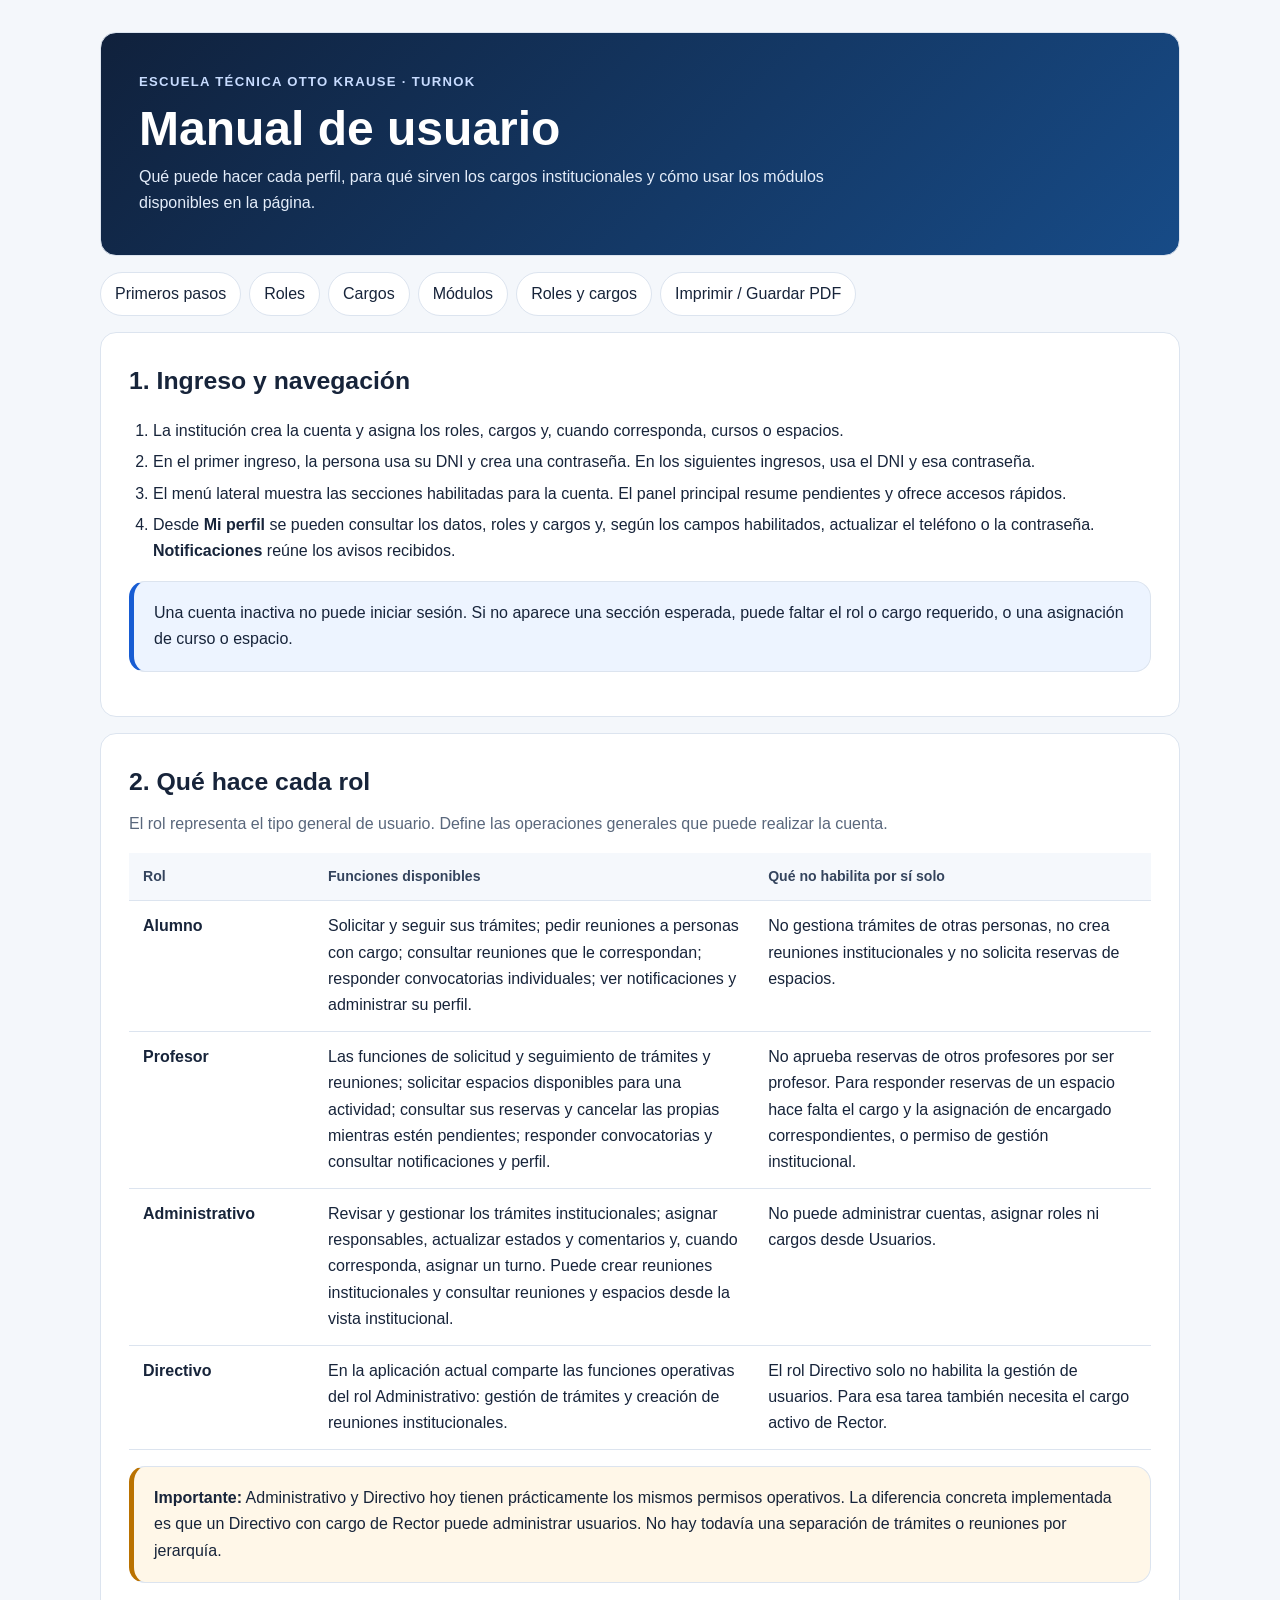
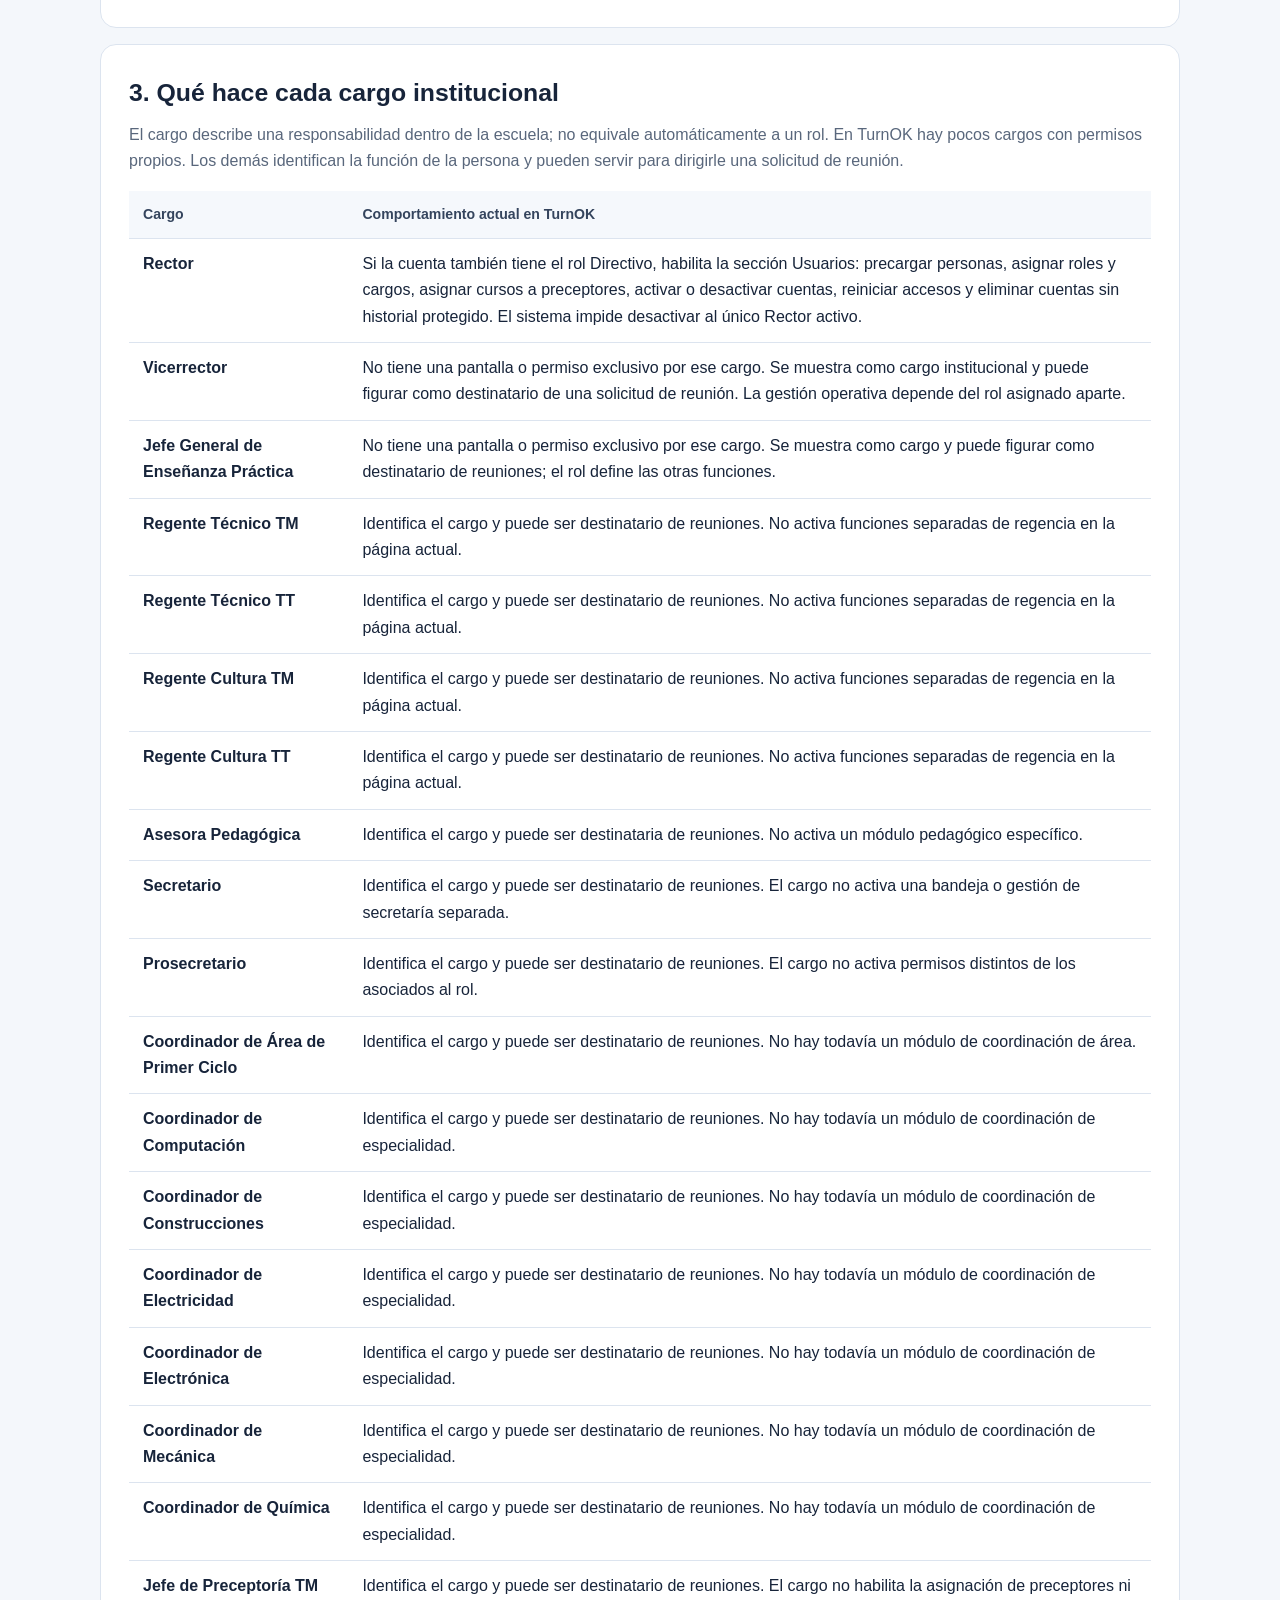
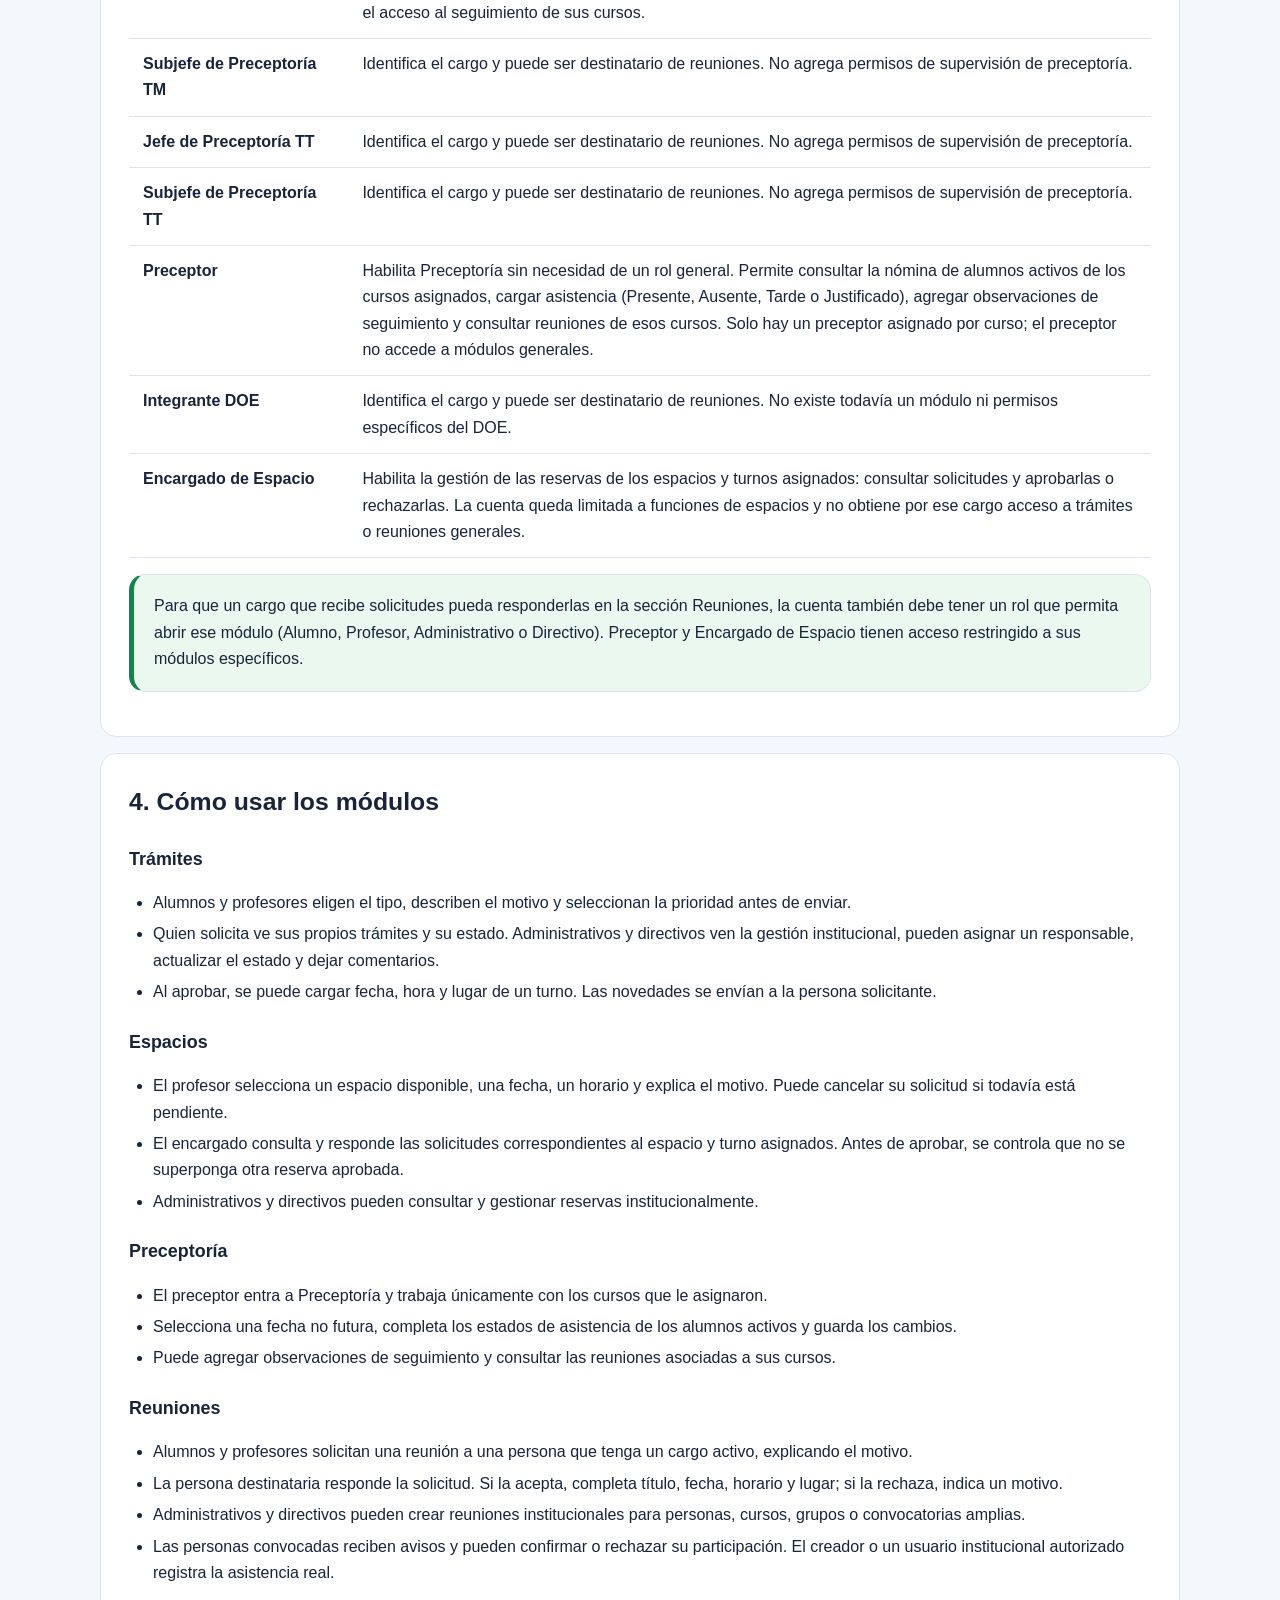
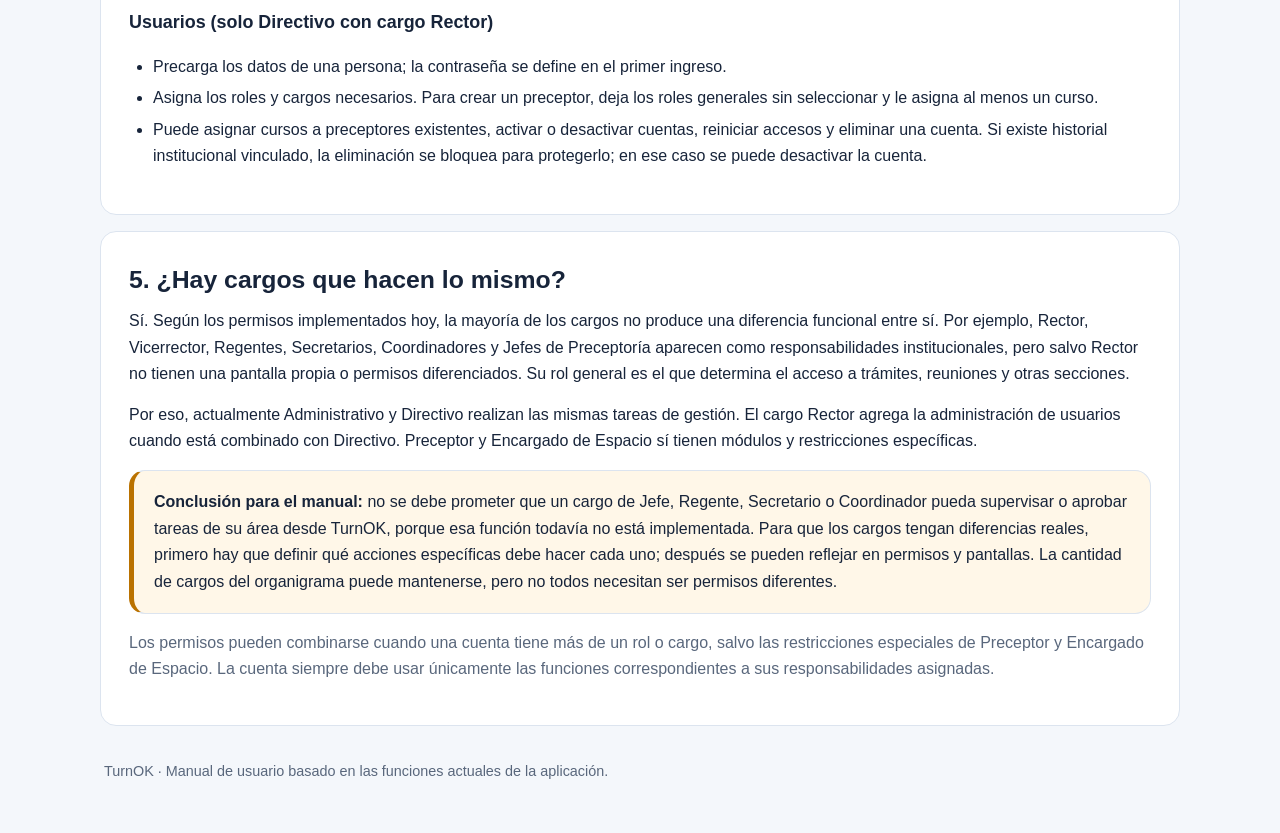
==== MANUAL_USUARIO.html @ d106584e "first commit" ====
<!doctype html>
<html lang="es">
<head>
    <meta charset="utf-8">
    <meta name="viewport" content="width=device-width, initial-scale=1">
    <meta name="theme-color" content="#f4f7fb">
    <title>Manual de usuario · TurnOK</title>
    <style>
        :root {
            color-scheme: light;
            --ink: #17243a;
            --muted: #59677c;
            --line: #dce4ef;
            --blue: #175cd3;
            --pale-blue: #edf4ff;
            --pale-amber: #fff7e8;
            --pale-green: #eaf8f0;
            --page: #f4f7fb;
        }
        * { box-sizing: border-box; }
        body { margin: 0; background: var(--page); color: var(--ink); font: 16px/1.65 "Segoe UI", Arial, sans-serif; }
        .page { width: min(1080px, calc(100% - 32px)); margin: 32px auto; }
        .hero, section, .callout { background: #fff; border: 1px solid var(--line); border-radius: 16px; }
        .hero { padding: 38px; background: linear-gradient(135deg, #10213c, #174b87); color: #fff; }
        .eyebrow { margin: 0 0 8px; color: #c8dcff; font-size: .82rem; font-weight: 700; letter-spacing: .1em; text-transform: uppercase; }
        h1 { margin: 0; font-size: clamp(2rem, 5vw, 3rem); line-height: 1.15; }
        .hero > p:last-child { max-width: 760px; margin-bottom: 0; color: #e4edfa; }
        nav { display: flex; flex-wrap: wrap; gap: 8px; margin: 16px 0; }
        nav a, nav button { border: 1px solid var(--line); border-radius: 999px; background: #fff; color: var(--ink); padding: 8px 14px; font: inherit; text-decoration: none; cursor: pointer; }
        nav a:hover, nav button:hover { color: var(--blue); border-color: var(--blue); }
        section { margin: 16px 0; padding: 28px; }
        h2 { margin: 0 0 8px; font-size: 1.55rem; }
        h3 { margin: 22px 0 8px; font-size: 1.12rem; }
        p { margin: 8px 0 14px; }
        .intro, .muted { color: var(--muted); }
        .callout { margin: 16px 0; padding: 18px 20px; border-left: 5px solid var(--blue); background: var(--pale-blue); }
        .callout.amber { border-left-color: #ba7200; background: var(--pale-amber); }
        .callout.green { border-left-color: #16834a; background: var(--pale-green); }
        .table-wrap { overflow-x: auto; margin: 16px 0; }
        table { width: 100%; border-collapse: collapse; }
        th, td { padding: 12px 14px; border-bottom: 1px solid var(--line); text-align: left; vertical-align: top; }
        th { background: #f5f8fc; color: #34445d; font-size: .88rem; }
        td:first-child { min-width: 185px; font-weight: 700; }
        ul, ol { padding-left: 24px; }
        li { margin: 5px 0; }
        .tag { display: inline-block; margin: 2px 4px 2px 0; padding: 2px 9px; border-radius: 999px; background: #edf4ff; color: #174b87; font-size: .86rem; font-weight: 650; }
        footer { padding: 18px 4px; color: var(--muted); font-size: .9rem; }
        @media (max-width: 640px) {
            .page { width: min(100% - 20px, 1080px); margin: 10px auto; }
            .hero, section { padding: 22px 18px; border-radius: 12px; }
            th, td { padding: 10px; }
        }
        @media print {
            body { background: #fff; font-size: 11pt; }
            .page { width: 100%; margin: 0; }
            .hero, section, .callout { break-inside: avoid; box-shadow: none; }
            nav { display: none; }
            a { color: inherit; }
        }
    </style>
</head>
<body>
<main class="page">
    <header class="hero">
        <p class="eyebrow">Escuela Técnica Otto Krause · TurnOK</p>
        <h1>Manual de usuario</h1>
        <p>Qué puede hacer cada perfil, para qué sirven los cargos institucionales y cómo usar los módulos disponibles en la página.</p>
    </header>

    <nav aria-label="Índice del manual">
        <a href="#primeros-pasos">Primeros pasos</a>
        <a href="#roles">Roles</a>
        <a href="#cargos">Cargos</a>
        <a href="#modulos">Módulos</a>
        <a href="#diferencias">Roles y cargos</a>
        <button type="button" onclick="window.print()">Imprimir / Guardar PDF</button>
    </nav>

    <section id="primeros-pasos">
        <h2>1. Ingreso y navegación</h2>
        <ol>
            <li>La institución crea la cuenta y asigna los roles, cargos y, cuando corresponda, cursos o espacios.</li>
            <li>En el primer ingreso, la persona usa su DNI y crea una contraseña. En los siguientes ingresos, usa el DNI y esa contraseña.</li>
            <li>El menú lateral muestra las secciones habilitadas para la cuenta. El panel principal resume pendientes y ofrece accesos rápidos.</li>
            <li>Desde <strong>Mi perfil</strong> se pueden consultar los datos, roles y cargos y, según los campos habilitados, actualizar el teléfono o la contraseña. <strong>Notificaciones</strong> reúne los avisos recibidos.</li>
        </ol>
        <div class="callout">
            Una cuenta inactiva no puede iniciar sesión. Si no aparece una sección esperada, puede faltar el rol o cargo requerido, o una asignación de curso o espacio.
        </div>
    </section>

    <section id="roles">
        <h2>2. Qué hace cada rol</h2>
        <p class="intro">El rol representa el tipo general de usuario. Define las operaciones generales que puede realizar la cuenta.</p>
        <div class="table-wrap">
            <table>
                <thead><tr><th>Rol</th><th>Funciones disponibles</th><th>Qué no habilita por sí solo</th></tr></thead>
                <tbody>
                    <tr>
                        <td>Alumno</td>
                        <td>Solicitar y seguir sus trámites; pedir reuniones a personas con cargo; consultar reuniones que le correspondan; responder convocatorias individuales; ver notificaciones y administrar su perfil.</td>
                        <td>No gestiona trámites de otras personas, no crea reuniones institucionales y no solicita reservas de espacios.</td>
                    </tr>
                    <tr>
                        <td>Profesor</td>
                        <td>Las funciones de solicitud y seguimiento de trámites y reuniones; solicitar espacios disponibles para una actividad; consultar sus reservas y cancelar las propias mientras estén pendientes; responder convocatorias y consultar notificaciones y perfil.</td>
                        <td>No aprueba reservas de otros profesores por ser profesor. Para responder reservas de un espacio hace falta el cargo y la asignación de encargado correspondientes, o permiso de gestión institucional.</td>
                    </tr>
                    <tr>
                        <td>Administrativo</td>
                        <td>Revisar y gestionar los trámites institucionales; asignar responsables, actualizar estados y comentarios y, cuando corresponda, asignar un turno. Puede crear reuniones institucionales y consultar reuniones y espacios desde la vista institucional.</td>
                        <td>No puede administrar cuentas, asignar roles ni cargos desde Usuarios.</td>
                    </tr>
                    <tr>
                        <td>Directivo</td>
                        <td>En la aplicación actual comparte las funciones operativas del rol Administrativo: gestión de trámites y creación de reuniones institucionales.</td>
                        <td>El rol Directivo solo no habilita la gestión de usuarios. Para esa tarea también necesita el cargo activo de Rector.</td>
                    </tr>
                </tbody>
            </table>
        </div>
        <div class="callout amber">
            <strong>Importante:</strong> Administrativo y Directivo hoy tienen prácticamente los mismos permisos operativos. La diferencia concreta implementada es que un Directivo con cargo de Rector puede administrar usuarios. No hay todavía una separación de trámites o reuniones por jerarquía.
        </div>
    </section>

    <section id="cargos">
        <h2>3. Qué hace cada cargo institucional</h2>
        <p class="intro">El cargo describe una responsabilidad dentro de la escuela; no equivale automáticamente a un rol. En TurnOK hay pocos cargos con permisos propios. Los demás identifican la función de la persona y pueden servir para dirigirle una solicitud de reunión.</p>
        <div class="table-wrap">
            <table>
                <thead><tr><th>Cargo</th><th>Comportamiento actual en TurnOK</th></tr></thead>
                <tbody>
                    <tr><td>Rector</td><td>Si la cuenta también tiene el rol Directivo, habilita la sección Usuarios: precargar personas, asignar roles y cargos, asignar cursos a preceptores, activar o desactivar cuentas, reiniciar accesos y eliminar cuentas sin historial protegido. El sistema impide desactivar al único Rector activo.</td></tr>
                    <tr><td>Vicerrector</td><td>No tiene una pantalla o permiso exclusivo por ese cargo. Se muestra como cargo institucional y puede figurar como destinatario de una solicitud de reunión. La gestión operativa depende del rol asignado aparte.</td></tr>
                    <tr><td>Jefe General de Enseñanza Práctica</td><td>No tiene una pantalla o permiso exclusivo por ese cargo. Se muestra como cargo y puede figurar como destinatario de reuniones; el rol define las otras funciones.</td></tr>
                    <tr><td>Regente Técnico TM</td><td>Identifica el cargo y puede ser destinatario de reuniones. No activa funciones separadas de regencia en la página actual.</td></tr>
                    <tr><td>Regente Técnico TT</td><td>Identifica el cargo y puede ser destinatario de reuniones. No activa funciones separadas de regencia en la página actual.</td></tr>
                    <tr><td>Regente Cultura TM</td><td>Identifica el cargo y puede ser destinatario de reuniones. No activa funciones separadas de regencia en la página actual.</td></tr>
                    <tr><td>Regente Cultura TT</td><td>Identifica el cargo y puede ser destinatario de reuniones. No activa funciones separadas de regencia en la página actual.</td></tr>
                    <tr><td>Asesora Pedagógica</td><td>Identifica el cargo y puede ser destinataria de reuniones. No activa un módulo pedagógico específico.</td></tr>
                    <tr><td>Secretario</td><td>Identifica el cargo y puede ser destinatario de reuniones. El cargo no activa una bandeja o gestión de secretaría separada.</td></tr>
                    <tr><td>Prosecretario</td><td>Identifica el cargo y puede ser destinatario de reuniones. El cargo no activa permisos distintos de los asociados al rol.</td></tr>
                    <tr><td>Coordinador de Área de Primer Ciclo</td><td>Identifica el cargo y puede ser destinatario de reuniones. No hay todavía un módulo de coordinación de área.</td></tr>
                    <tr><td>Coordinador de Computación</td><td>Identifica el cargo y puede ser destinatario de reuniones. No hay todavía un módulo de coordinación de especialidad.</td></tr>
                    <tr><td>Coordinador de Construcciones</td><td>Identifica el cargo y puede ser destinatario de reuniones. No hay todavía un módulo de coordinación de especialidad.</td></tr>
                    <tr><td>Coordinador de Electricidad</td><td>Identifica el cargo y puede ser destinatario de reuniones. No hay todavía un módulo de coordinación de especialidad.</td></tr>
                    <tr><td>Coordinador de Electrónica</td><td>Identifica el cargo y puede ser destinatario de reuniones. No hay todavía un módulo de coordinación de especialidad.</td></tr>
                    <tr><td>Coordinador de Mecánica</td><td>Identifica el cargo y puede ser destinatario de reuniones. No hay todavía un módulo de coordinación de especialidad.</td></tr>
                    <tr><td>Coordinador de Química</td><td>Identifica el cargo y puede ser destinatario de reuniones. No hay todavía un módulo de coordinación de especialidad.</td></tr>
                    <tr><td>Jefe de Preceptoría TM</td><td>Identifica el cargo y puede ser destinatario de reuniones. El cargo no habilita la asignación de preceptores ni el acceso al seguimiento de sus cursos.</td></tr>
                    <tr><td>Subjefe de Preceptoría TM</td><td>Identifica el cargo y puede ser destinatario de reuniones. No agrega permisos de supervisión de preceptoría.</td></tr>
                    <tr><td>Jefe de Preceptoría TT</td><td>Identifica el cargo y puede ser destinatario de reuniones. No agrega permisos de supervisión de preceptoría.</td></tr>
                    <tr><td>Subjefe de Preceptoría TT</td><td>Identifica el cargo y puede ser destinatario de reuniones. No agrega permisos de supervisión de preceptoría.</td></tr>
                    <tr><td>Preceptor</td><td>Habilita Preceptoría sin necesidad de un rol general. Permite consultar la nómina de alumnos activos de los cursos asignados, cargar asistencia (Presente, Ausente, Tarde o Justificado), agregar observaciones de seguimiento y consultar reuniones de esos cursos. Solo hay un preceptor asignado por curso; el preceptor no accede a módulos generales.</td></tr>
                    <tr><td>Integrante DOE</td><td>Identifica el cargo y puede ser destinatario de reuniones. No existe todavía un módulo ni permisos específicos del DOE.</td></tr>
                    <tr><td>Encargado de Espacio</td><td>Habilita la gestión de las reservas de los espacios y turnos asignados: consultar solicitudes y aprobarlas o rechazarlas. La cuenta queda limitada a funciones de espacios y no obtiene por ese cargo acceso a trámites o reuniones generales.</td></tr>
                </tbody>
            </table>
        </div>
        <div class="callout green">
            Para que un cargo que recibe solicitudes pueda responderlas en la sección Reuniones, la cuenta también debe tener un rol que permita abrir ese módulo (Alumno, Profesor, Administrativo o Directivo). Preceptor y Encargado de Espacio tienen acceso restringido a sus módulos específicos.
        </div>
    </section>

    <section id="modulos">
        <h2>4. Cómo usar los módulos</h2>
        <h3>Trámites</h3>
        <ul>
            <li>Alumnos y profesores eligen el tipo, describen el motivo y seleccionan la prioridad antes de enviar.</li>
            <li>Quien solicita ve sus propios trámites y su estado. Administrativos y directivos ven la gestión institucional, pueden asignar un responsable, actualizar el estado y dejar comentarios.</li>
            <li>Al aprobar, se puede cargar fecha, hora y lugar de un turno. Las novedades se envían a la persona solicitante.</li>
        </ul>

        <h3>Espacios</h3>
        <ul>
            <li>El profesor selecciona un espacio disponible, una fecha, un horario y explica el motivo. Puede cancelar su solicitud si todavía está pendiente.</li>
            <li>El encargado consulta y responde las solicitudes correspondientes al espacio y turno asignados. Antes de aprobar, se controla que no se superponga otra reserva aprobada.</li>
            <li>Administrativos y directivos pueden consultar y gestionar reservas institucionalmente.</li>
        </ul>

        <h3>Preceptoría</h3>
        <ul>
            <li>El preceptor entra a Preceptoría y trabaja únicamente con los cursos que le asignaron.</li>
            <li>Selecciona una fecha no futura, completa los estados de asistencia de los alumnos activos y guarda los cambios.</li>
            <li>Puede agregar observaciones de seguimiento y consultar las reuniones asociadas a sus cursos.</li>
        </ul>

        <h3>Reuniones</h3>
        <ul>
            <li>Alumnos y profesores solicitan una reunión a una persona que tenga un cargo activo, explicando el motivo.</li>
            <li>La persona destinataria responde la solicitud. Si la acepta, completa título, fecha, horario y lugar; si la rechaza, indica un motivo.</li>
            <li>Administrativos y directivos pueden crear reuniones institucionales para personas, cursos, grupos o convocatorias amplias.</li>
            <li>Las personas convocadas reciben avisos y pueden confirmar o rechazar su participación. El creador o un usuario institucional autorizado registra la asistencia real.</li>
        </ul>

        <h3>Usuarios (solo Directivo con cargo Rector)</h3>
        <ul>
            <li>Precarga los datos de una persona; la contraseña se define en el primer ingreso.</li>
            <li>Asigna los roles y cargos necesarios. Para crear un preceptor, deja los roles generales sin seleccionar y le asigna al menos un curso.</li>
            <li>Puede asignar cursos a preceptores existentes, activar o desactivar cuentas, reiniciar accesos y eliminar una cuenta. Si existe historial institucional vinculado, la eliminación se bloquea para protegerlo; en ese caso se puede desactivar la cuenta.</li>
        </ul>
    </section>

    <section id="diferencias">
        <h2>5. ¿Hay cargos que hacen lo mismo?</h2>
        <p>Sí. Según los permisos implementados hoy, la mayoría de los cargos no produce una diferencia funcional entre sí. Por ejemplo, Rector, Vicerrector, Regentes, Secretarios, Coordinadores y Jefes de Preceptoría aparecen como responsabilidades institucionales, pero salvo Rector no tienen una pantalla propia o permisos diferenciados. Su rol general es el que determina el acceso a trámites, reuniones y otras secciones.</p>
        <p>Por eso, actualmente Administrativo y Directivo realizan las mismas tareas de gestión. El cargo Rector agrega la administración de usuarios cuando está combinado con Directivo. Preceptor y Encargado de Espacio sí tienen módulos y restricciones específicas.</p>
        <div class="callout amber">
            <strong>Conclusión para el manual:</strong> no se debe prometer que un cargo de Jefe, Regente, Secretario o Coordinador pueda supervisar o aprobar tareas de su área desde TurnOK, porque esa función todavía no está implementada. Para que los cargos tengan diferencias reales, primero hay que definir qué acciones específicas debe hacer cada uno; después se pueden reflejar en permisos y pantallas. La cantidad de cargos del organigrama puede mantenerse, pero no todos necesitan ser permisos diferentes.
        </div>
        <p class="muted">Los permisos pueden combinarse cuando una cuenta tiene más de un rol o cargo, salvo las restricciones especiales de Preceptor y Encargado de Espacio. La cuenta siempre debe usar únicamente las funciones correspondientes a sus responsabilidades asignadas.</p>
    </section>

    <footer>TurnOK · Manual de usuario basado en las funciones actuales de la aplicación.</footer>
</main>
</body>
</html>
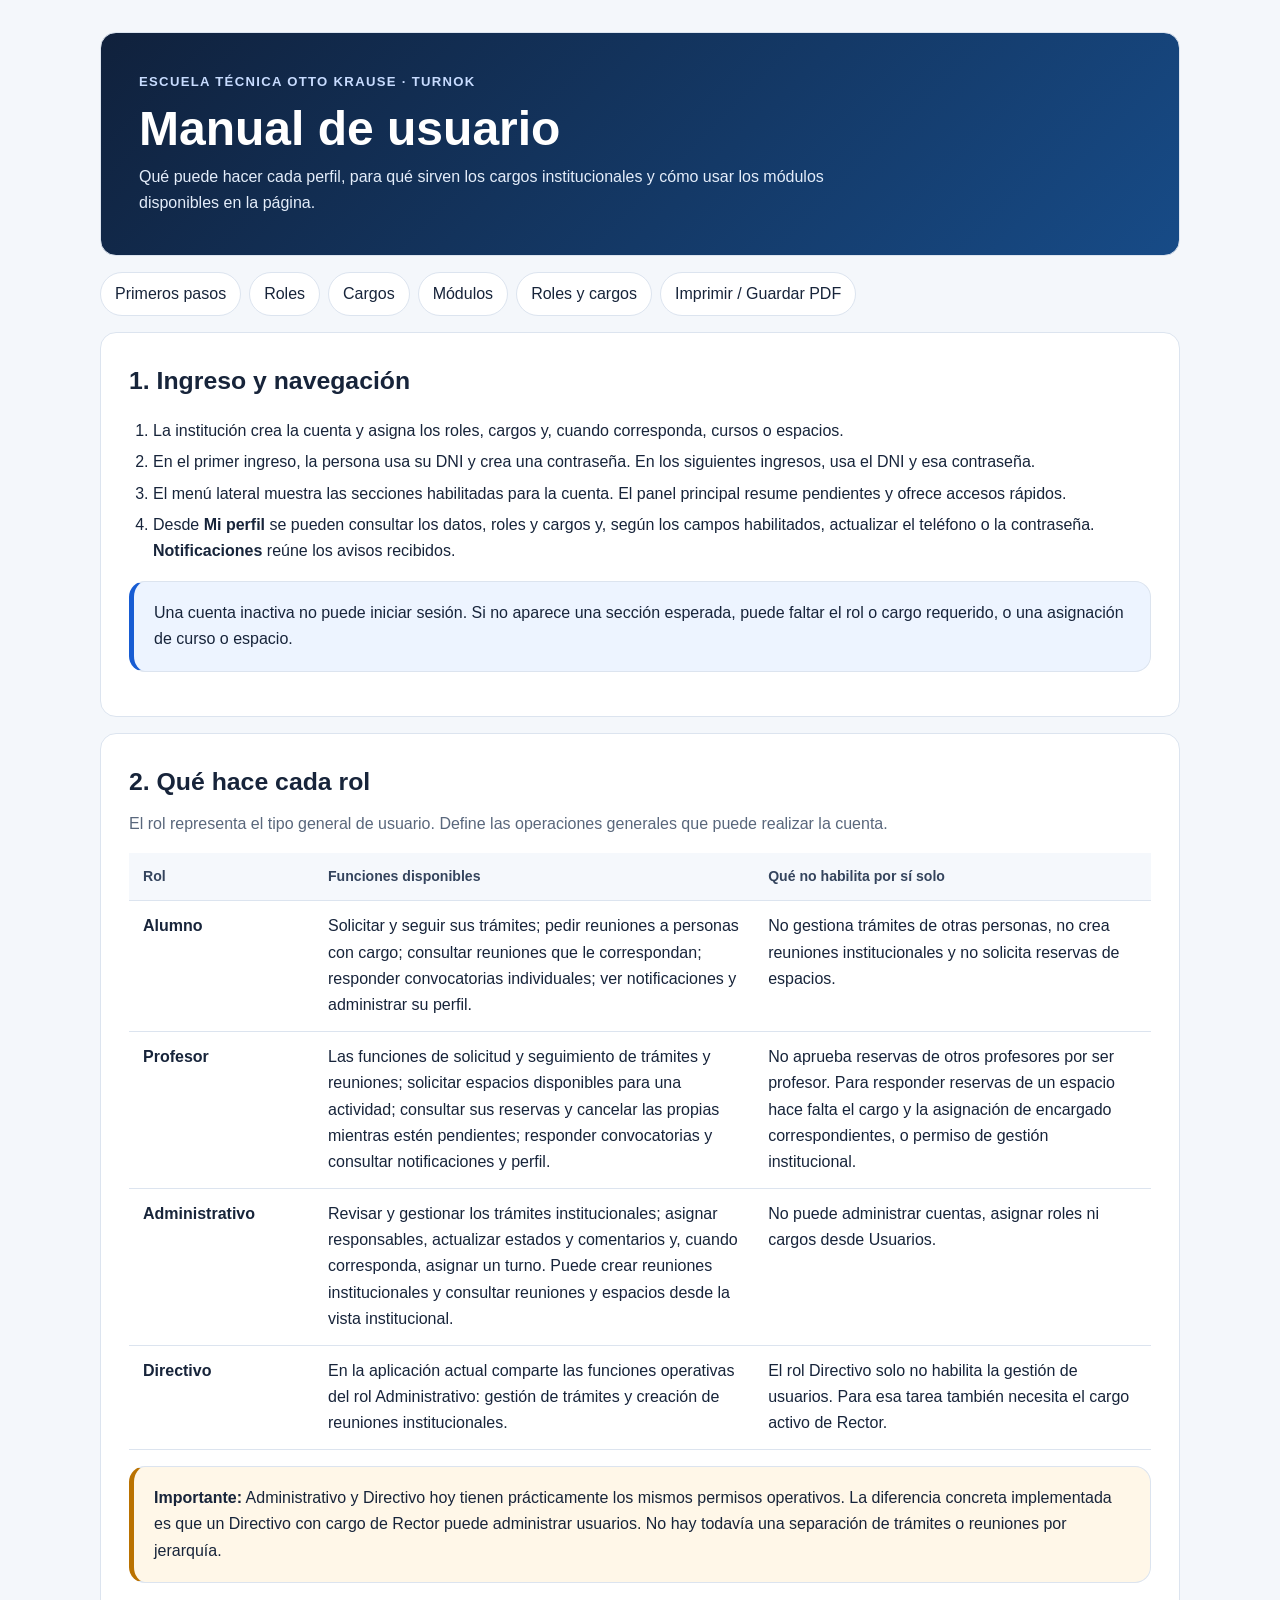
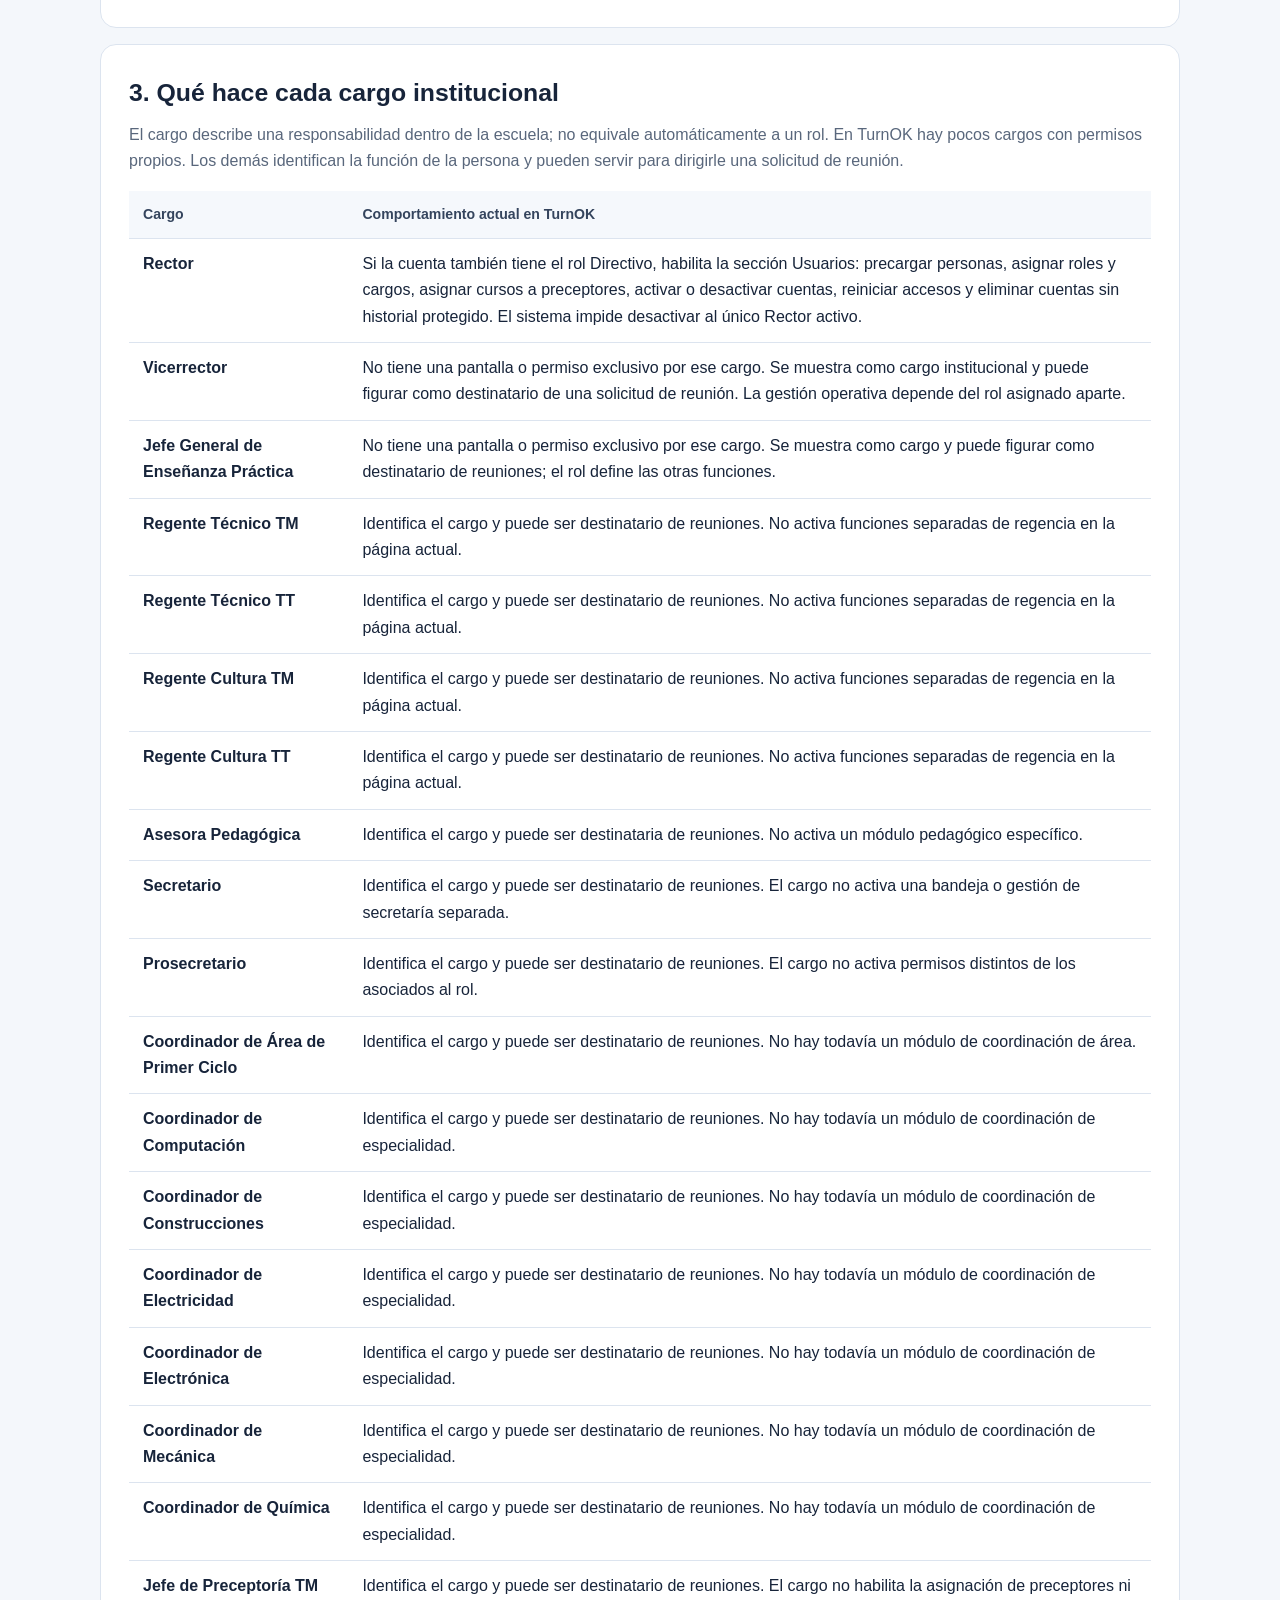
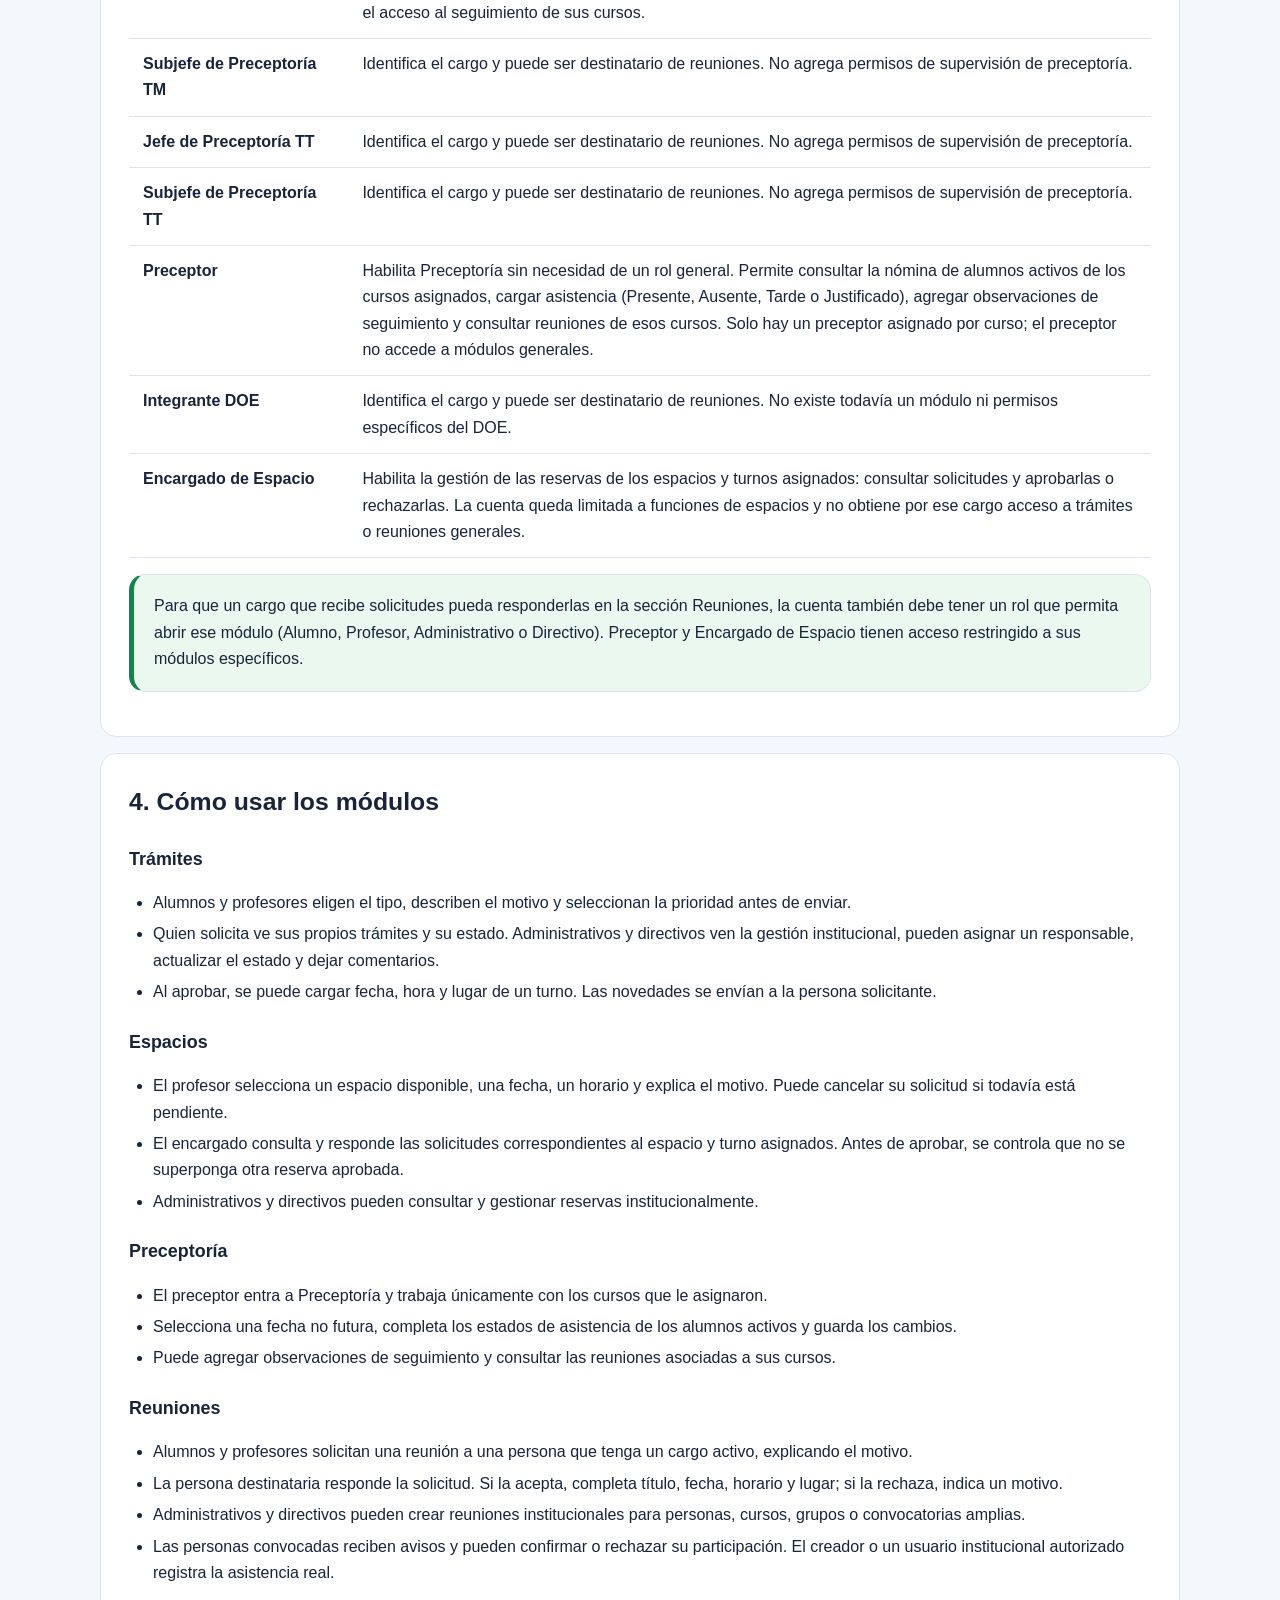
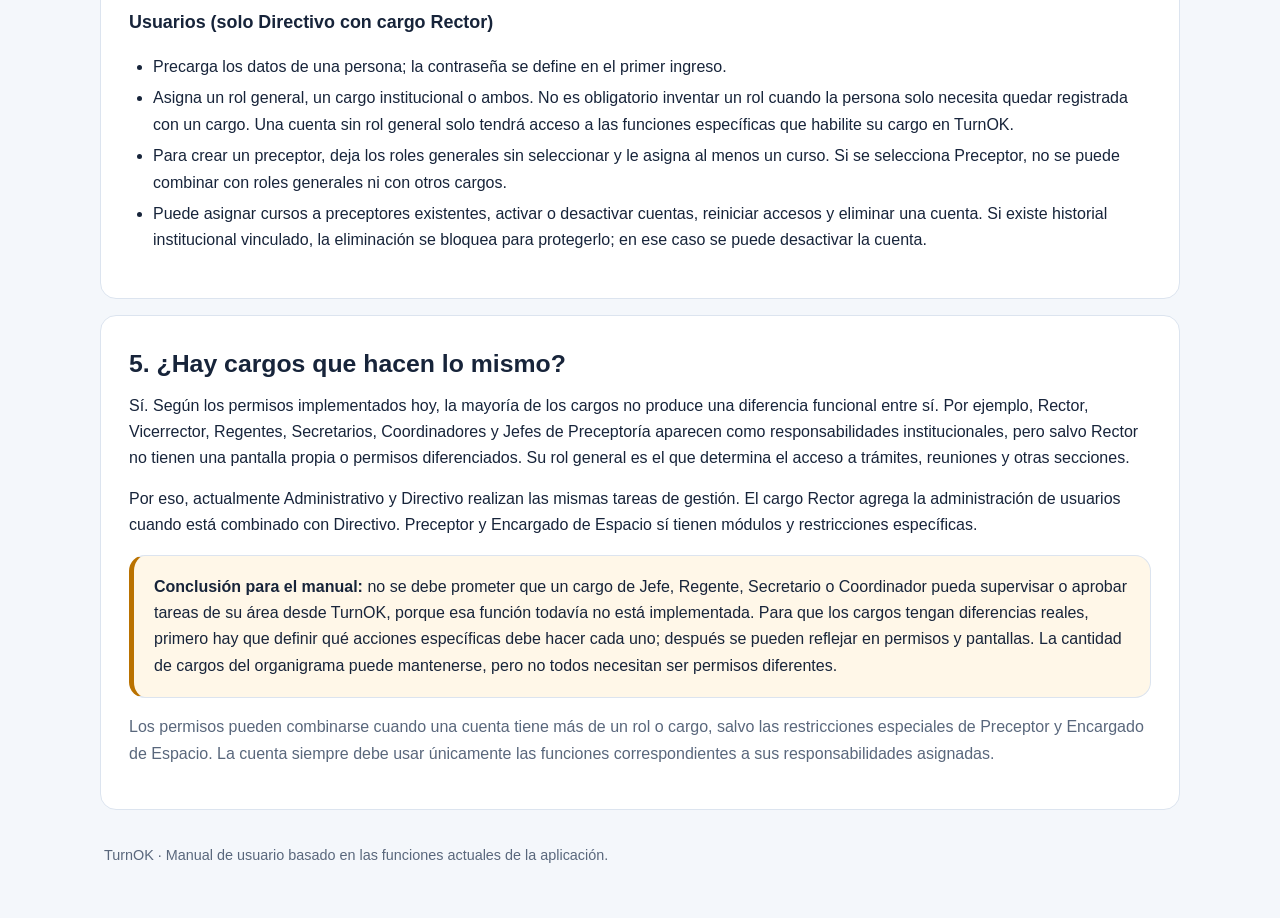
==== commit 3518ee26: "REPOSITORIO 2 turnok" ====
--- a/MANUAL_USUARIO.html
+++ b/MANUAL_USUARIO.html
@@ -197,7 +197,8 @@
         <h3>Usuarios (solo Directivo con cargo Rector)</h3>
         <ul>
             <li>Precarga los datos de una persona; la contraseña se define en el primer ingreso.</li>
-            <li>Asigna los roles y cargos necesarios. Para crear un preceptor, deja los roles generales sin seleccionar y le asigna al menos un curso.</li>
+            <li>Asigna un rol general, un cargo institucional o ambos. No es obligatorio inventar un rol cuando la persona solo necesita quedar registrada con un cargo. Una cuenta sin rol general solo tendrá acceso a las funciones específicas que habilite su cargo en TurnOK.</li>
+            <li>Para crear un preceptor, deja los roles generales sin seleccionar y le asigna al menos un curso. Si se selecciona Preceptor, no se puede combinar con roles generales ni con otros cargos.</li>
             <li>Puede asignar cursos a preceptores existentes, activar o desactivar cuentas, reiniciar accesos y eliminar una cuenta. Si existe historial institucional vinculado, la eliminación se bloquea para protegerlo; en ese caso se puede desactivar la cuenta.</li>
         </ul>
     </section>
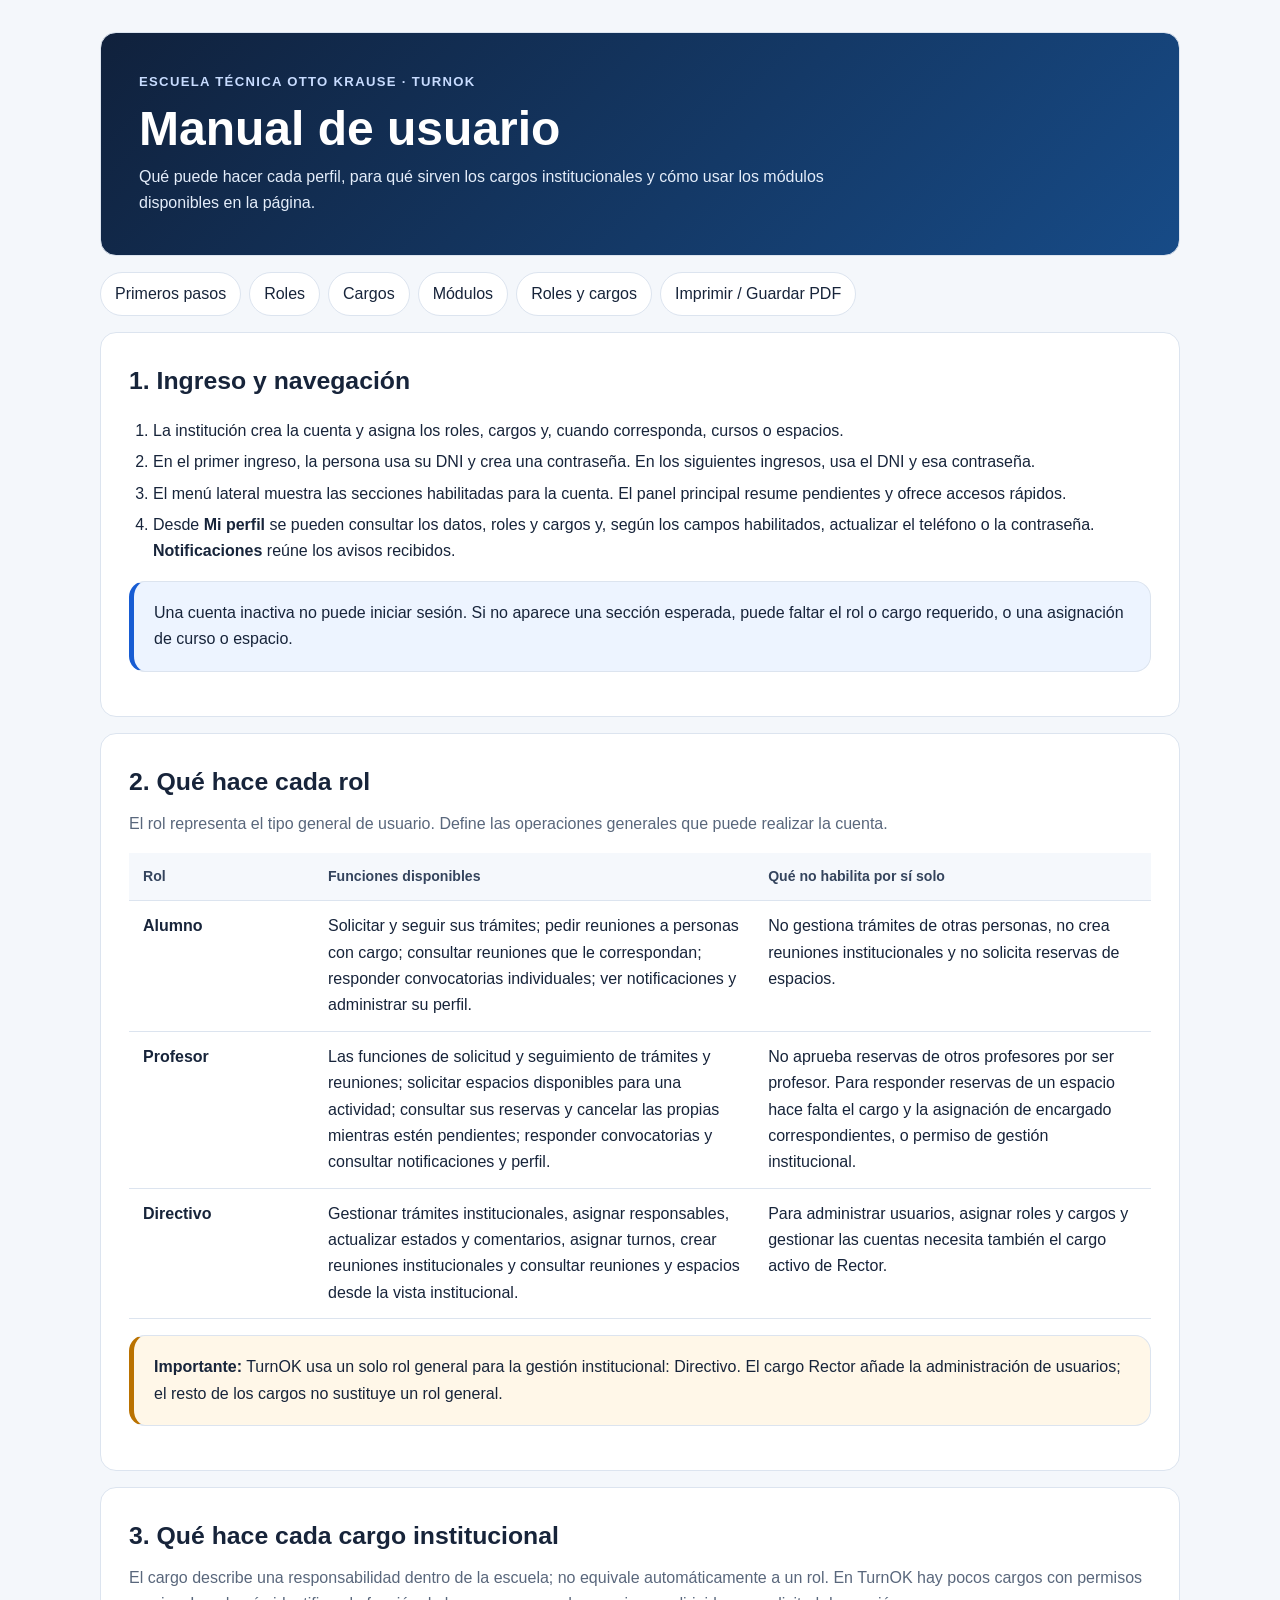
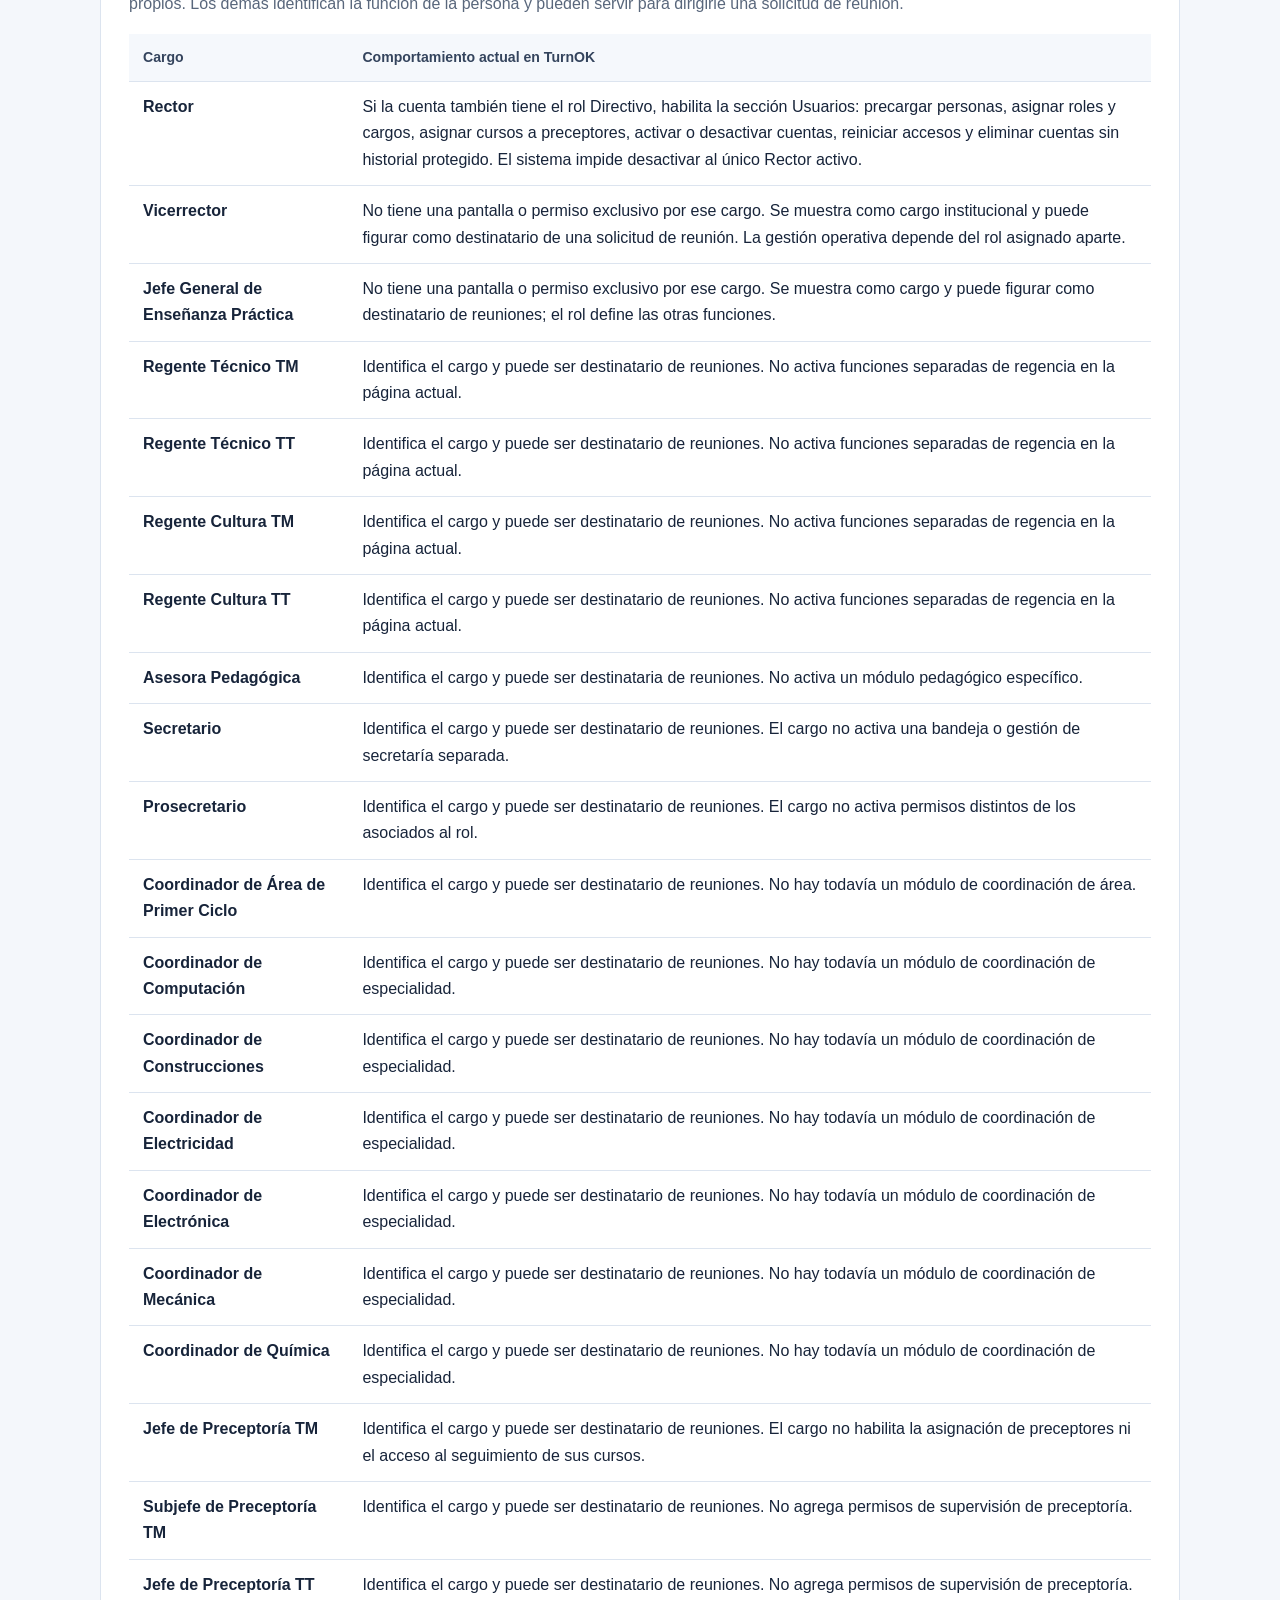
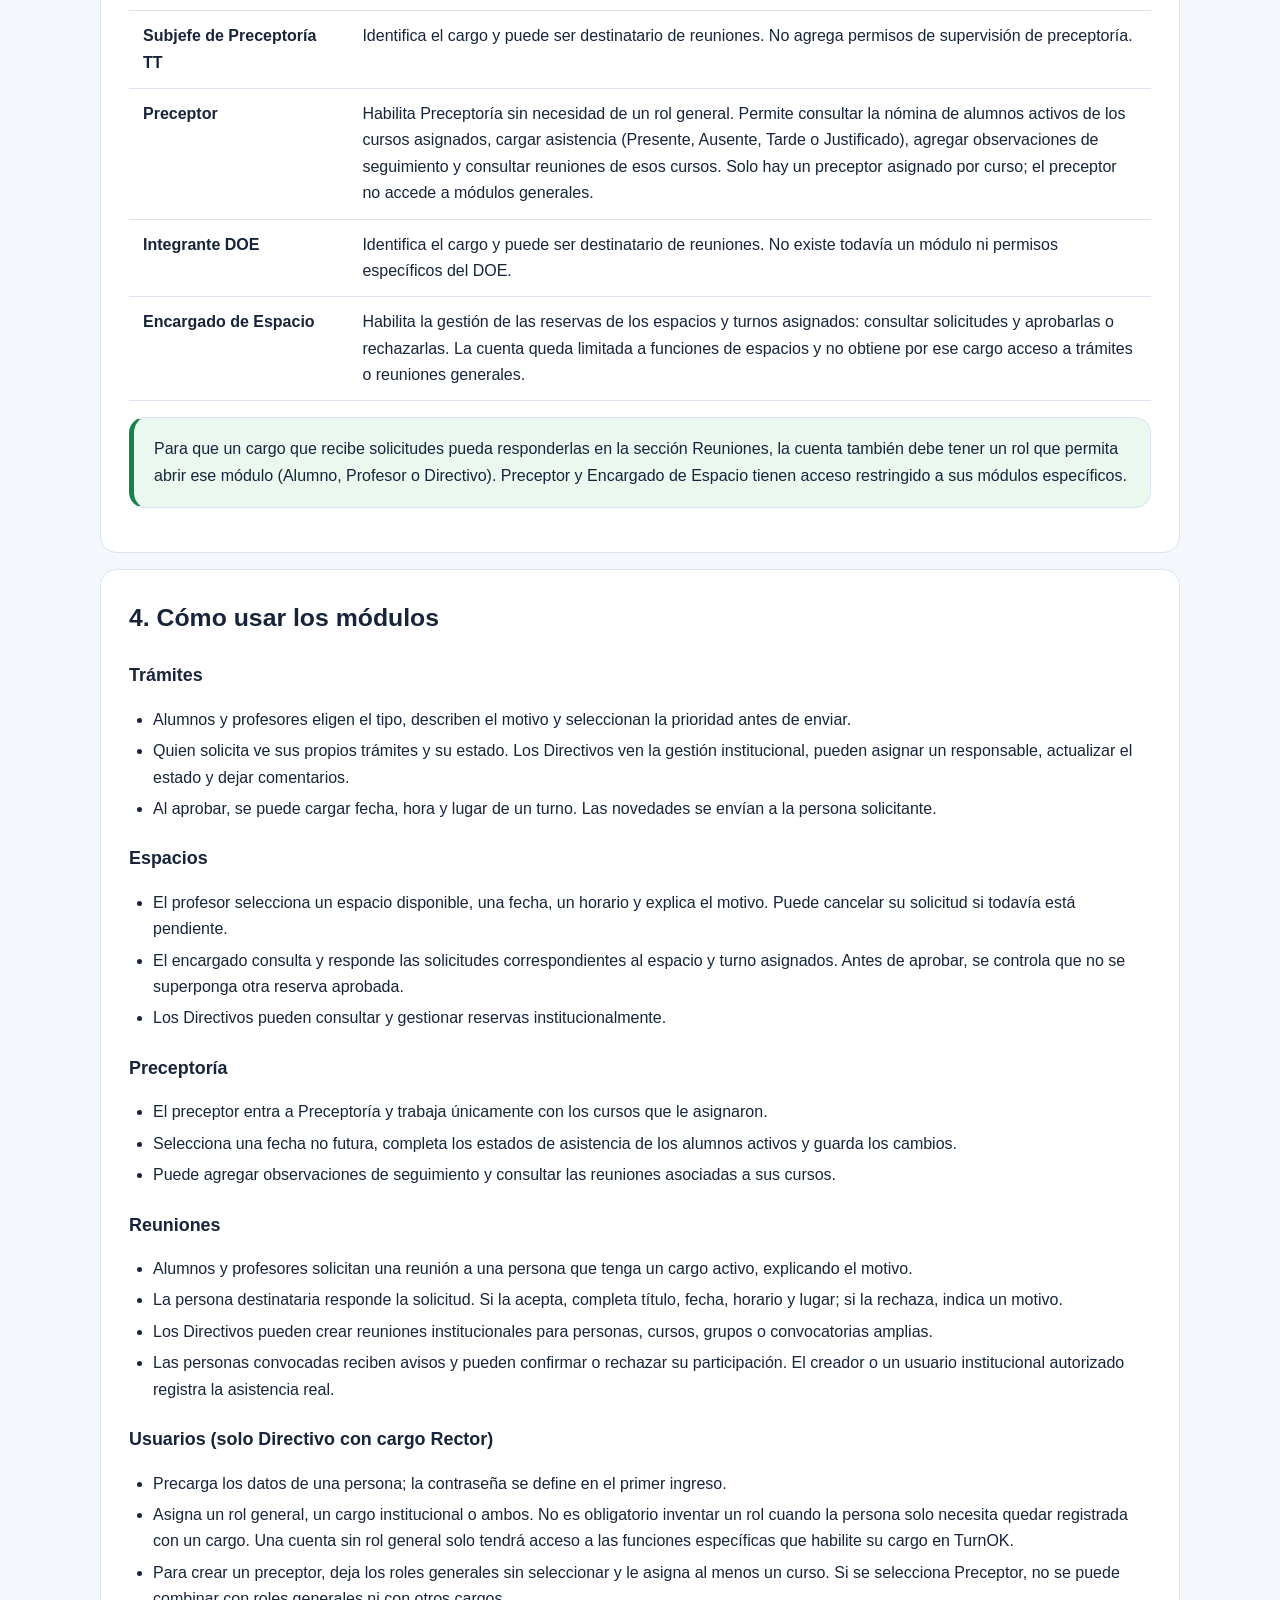
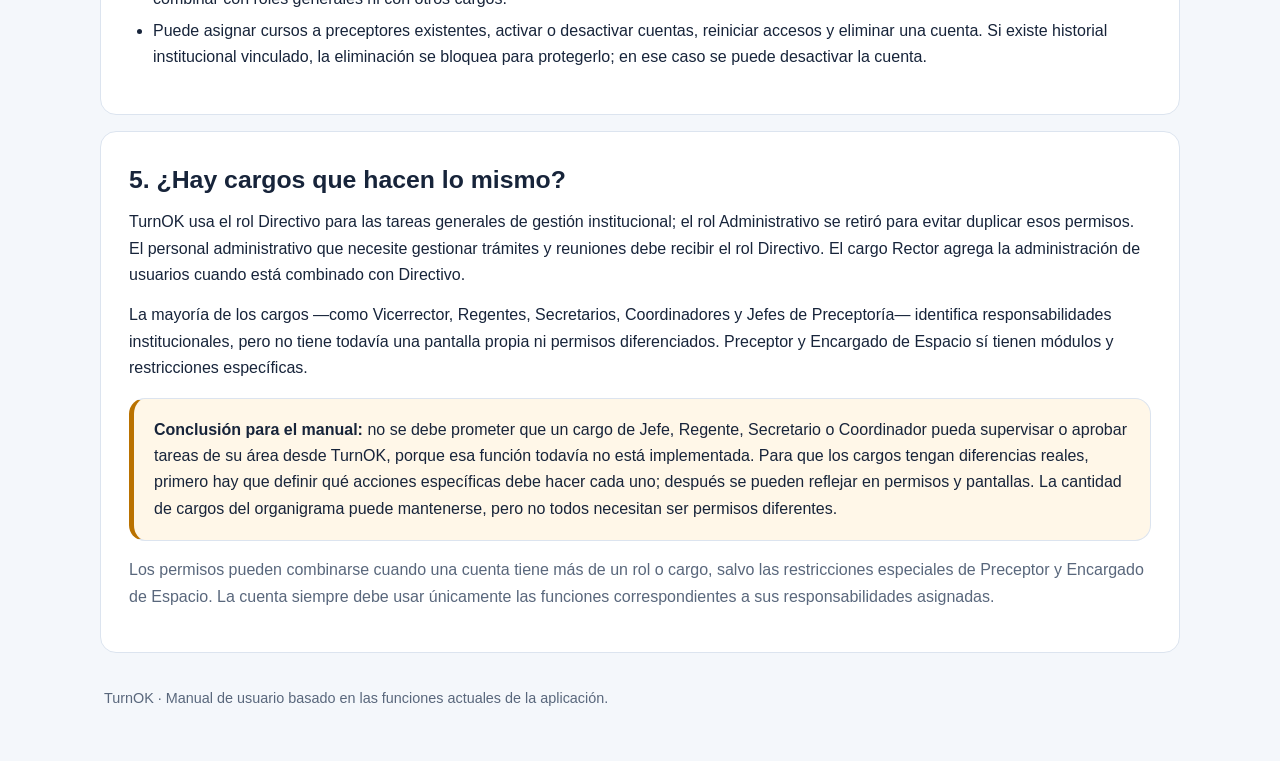
==== commit 1e270fe2: "repositorio 2?" ====
--- a/MANUAL_USUARIO.html
+++ b/MANUAL_USUARIO.html
@@ -107,20 +107,15 @@
                         <td>No aprueba reservas de otros profesores por ser profesor. Para responder reservas de un espacio hace falta el cargo y la asignación de encargado correspondientes, o permiso de gestión institucional.</td>
                     </tr>
                     <tr>
-                        <td>Administrativo</td>
-                        <td>Revisar y gestionar los trámites institucionales; asignar responsables, actualizar estados y comentarios y, cuando corresponda, asignar un turno. Puede crear reuniones institucionales y consultar reuniones y espacios desde la vista institucional.</td>
-                        <td>No puede administrar cuentas, asignar roles ni cargos desde Usuarios.</td>
-                    </tr>
-                    <tr>
                         <td>Directivo</td>
-                        <td>En la aplicación actual comparte las funciones operativas del rol Administrativo: gestión de trámites y creación de reuniones institucionales.</td>
-                        <td>El rol Directivo solo no habilita la gestión de usuarios. Para esa tarea también necesita el cargo activo de Rector.</td>
+                        <td>Gestionar trámites institucionales, asignar responsables, actualizar estados y comentarios, asignar turnos, crear reuniones institucionales y consultar reuniones y espacios desde la vista institucional.</td>
+                        <td>Para administrar usuarios, asignar roles y cargos y gestionar las cuentas necesita también el cargo activo de Rector.</td>
                     </tr>
                 </tbody>
             </table>
         </div>
         <div class="callout amber">
-            <strong>Importante:</strong> Administrativo y Directivo hoy tienen prácticamente los mismos permisos operativos. La diferencia concreta implementada es que un Directivo con cargo de Rector puede administrar usuarios. No hay todavía una separación de trámites o reuniones por jerarquía.
+            <strong>Importante:</strong> TurnOK usa un solo rol general para la gestión institucional: Directivo. El cargo Rector añade la administración de usuarios; el resto de los cargos no sustituye un rol general.
         </div>
     </section>
 
@@ -159,7 +154,7 @@
             </table>
         </div>
         <div class="callout green">
-            Para que un cargo que recibe solicitudes pueda responderlas en la sección Reuniones, la cuenta también debe tener un rol que permita abrir ese módulo (Alumno, Profesor, Administrativo o Directivo). Preceptor y Encargado de Espacio tienen acceso restringido a sus módulos específicos.
+            Para que un cargo que recibe solicitudes pueda responderlas en la sección Reuniones, la cuenta también debe tener un rol que permita abrir ese módulo (Alumno, Profesor o Directivo). Preceptor y Encargado de Espacio tienen acceso restringido a sus módulos específicos.
         </div>
     </section>
 
@@ -168,7 +163,7 @@
         <h3>Trámites</h3>
         <ul>
             <li>Alumnos y profesores eligen el tipo, describen el motivo y seleccionan la prioridad antes de enviar.</li>
-            <li>Quien solicita ve sus propios trámites y su estado. Administrativos y directivos ven la gestión institucional, pueden asignar un responsable, actualizar el estado y dejar comentarios.</li>
+            <li>Quien solicita ve sus propios trámites y su estado. Los Directivos ven la gestión institucional, pueden asignar un responsable, actualizar el estado y dejar comentarios.</li>
             <li>Al aprobar, se puede cargar fecha, hora y lugar de un turno. Las novedades se envían a la persona solicitante.</li>
         </ul>
 
@@ -176,7 +171,7 @@
         <ul>
             <li>El profesor selecciona un espacio disponible, una fecha, un horario y explica el motivo. Puede cancelar su solicitud si todavía está pendiente.</li>
             <li>El encargado consulta y responde las solicitudes correspondientes al espacio y turno asignados. Antes de aprobar, se controla que no se superponga otra reserva aprobada.</li>
-            <li>Administrativos y directivos pueden consultar y gestionar reservas institucionalmente.</li>
+            <li>Los Directivos pueden consultar y gestionar reservas institucionalmente.</li>
         </ul>
 
         <h3>Preceptoría</h3>
@@ -190,7 +185,7 @@
         <ul>
             <li>Alumnos y profesores solicitan una reunión a una persona que tenga un cargo activo, explicando el motivo.</li>
             <li>La persona destinataria responde la solicitud. Si la acepta, completa título, fecha, horario y lugar; si la rechaza, indica un motivo.</li>
-            <li>Administrativos y directivos pueden crear reuniones institucionales para personas, cursos, grupos o convocatorias amplias.</li>
+            <li>Los Directivos pueden crear reuniones institucionales para personas, cursos, grupos o convocatorias amplias.</li>
             <li>Las personas convocadas reciben avisos y pueden confirmar o rechazar su participación. El creador o un usuario institucional autorizado registra la asistencia real.</li>
         </ul>
 
@@ -205,8 +200,8 @@
 
     <section id="diferencias">
         <h2>5. ¿Hay cargos que hacen lo mismo?</h2>
-        <p>Sí. Según los permisos implementados hoy, la mayoría de los cargos no produce una diferencia funcional entre sí. Por ejemplo, Rector, Vicerrector, Regentes, Secretarios, Coordinadores y Jefes de Preceptoría aparecen como responsabilidades institucionales, pero salvo Rector no tienen una pantalla propia o permisos diferenciados. Su rol general es el que determina el acceso a trámites, reuniones y otras secciones.</p>
-        <p>Por eso, actualmente Administrativo y Directivo realizan las mismas tareas de gestión. El cargo Rector agrega la administración de usuarios cuando está combinado con Directivo. Preceptor y Encargado de Espacio sí tienen módulos y restricciones específicas.</p>
+        <p>TurnOK usa el rol Directivo para las tareas generales de gestión institucional; el rol Administrativo se retiró para evitar duplicar esos permisos. El personal administrativo que necesite gestionar trámites y reuniones debe recibir el rol Directivo. El cargo Rector agrega la administración de usuarios cuando está combinado con Directivo.</p>
+        <p>La mayoría de los cargos —como Vicerrector, Regentes, Secretarios, Coordinadores y Jefes de Preceptoría— identifica responsabilidades institucionales, pero no tiene todavía una pantalla propia ni permisos diferenciados. Preceptor y Encargado de Espacio sí tienen módulos y restricciones específicas.</p>
         <div class="callout amber">
             <strong>Conclusión para el manual:</strong> no se debe prometer que un cargo de Jefe, Regente, Secretario o Coordinador pueda supervisar o aprobar tareas de su área desde TurnOK, porque esa función todavía no está implementada. Para que los cargos tengan diferencias reales, primero hay que definir qué acciones específicas debe hacer cada uno; después se pueden reflejar en permisos y pantallas. La cantidad de cargos del organigrama puede mantenerse, pero no todos necesitan ser permisos diferentes.
         </div>
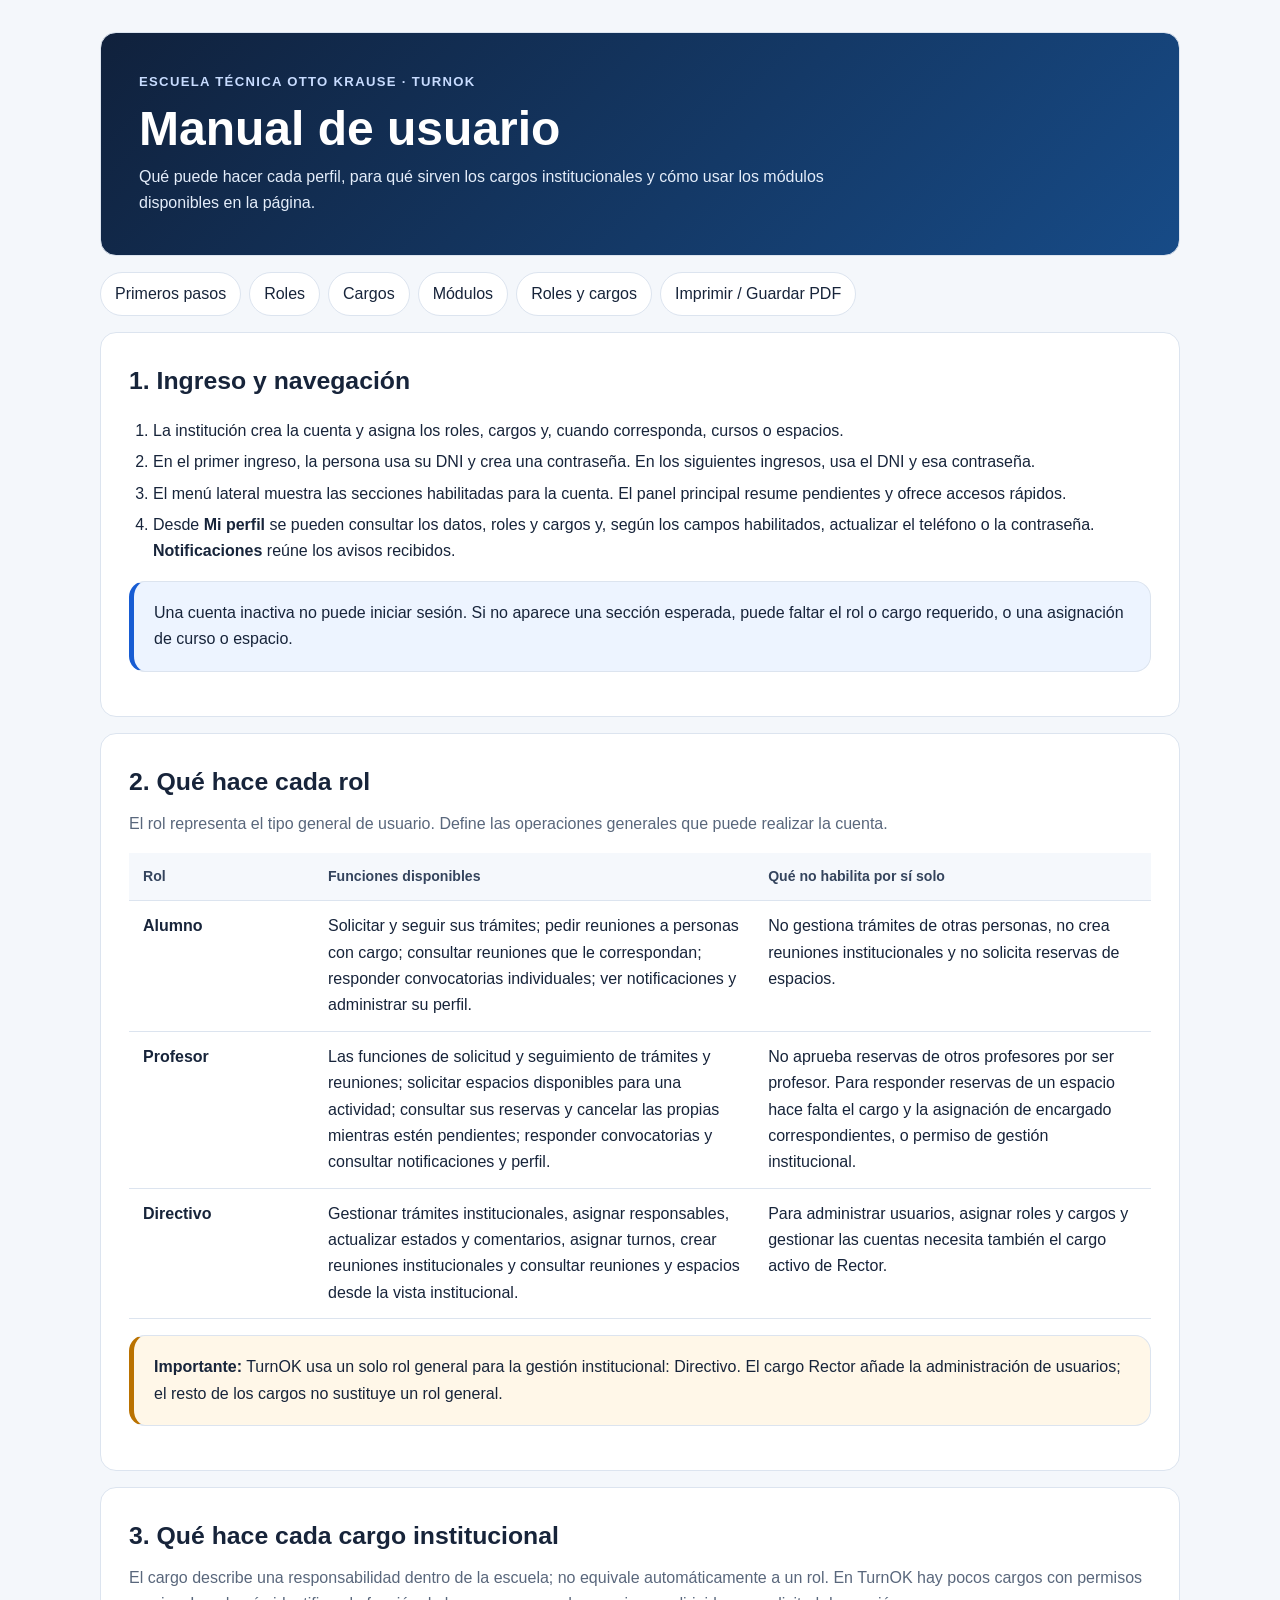
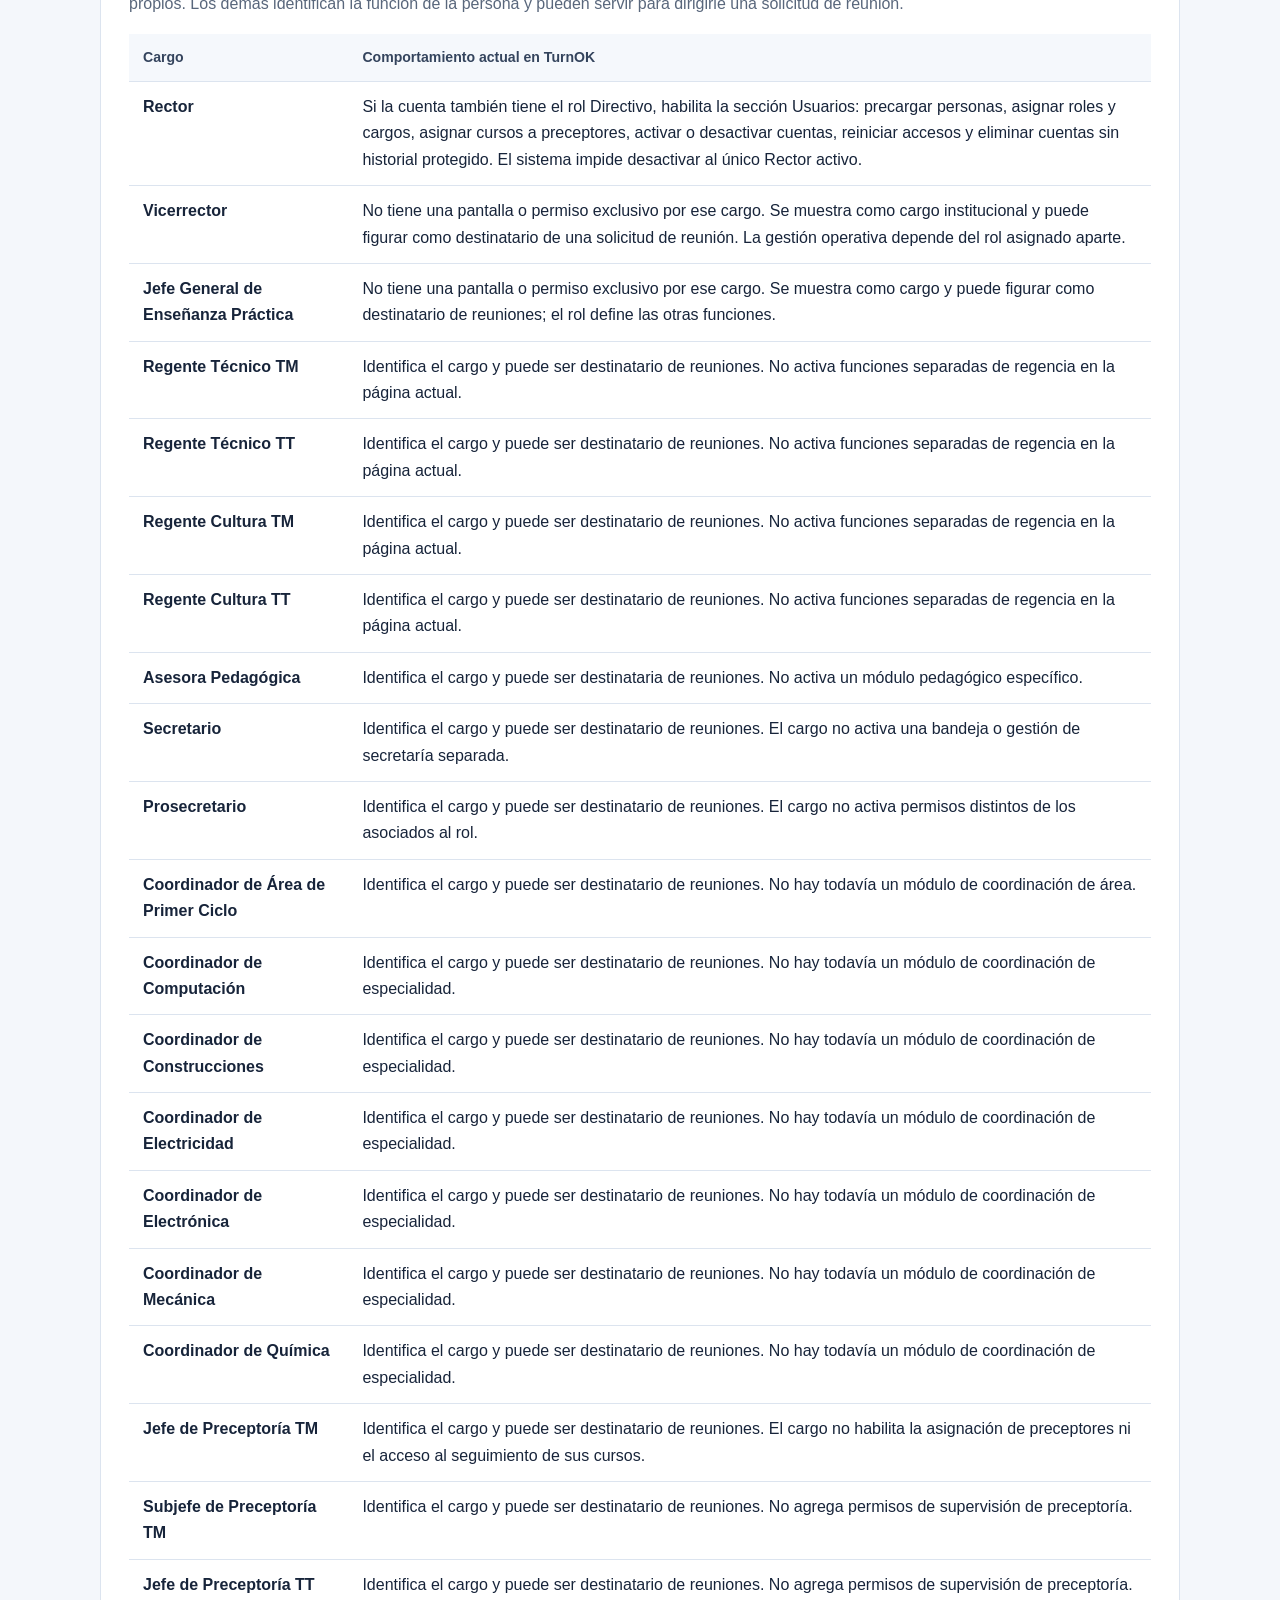
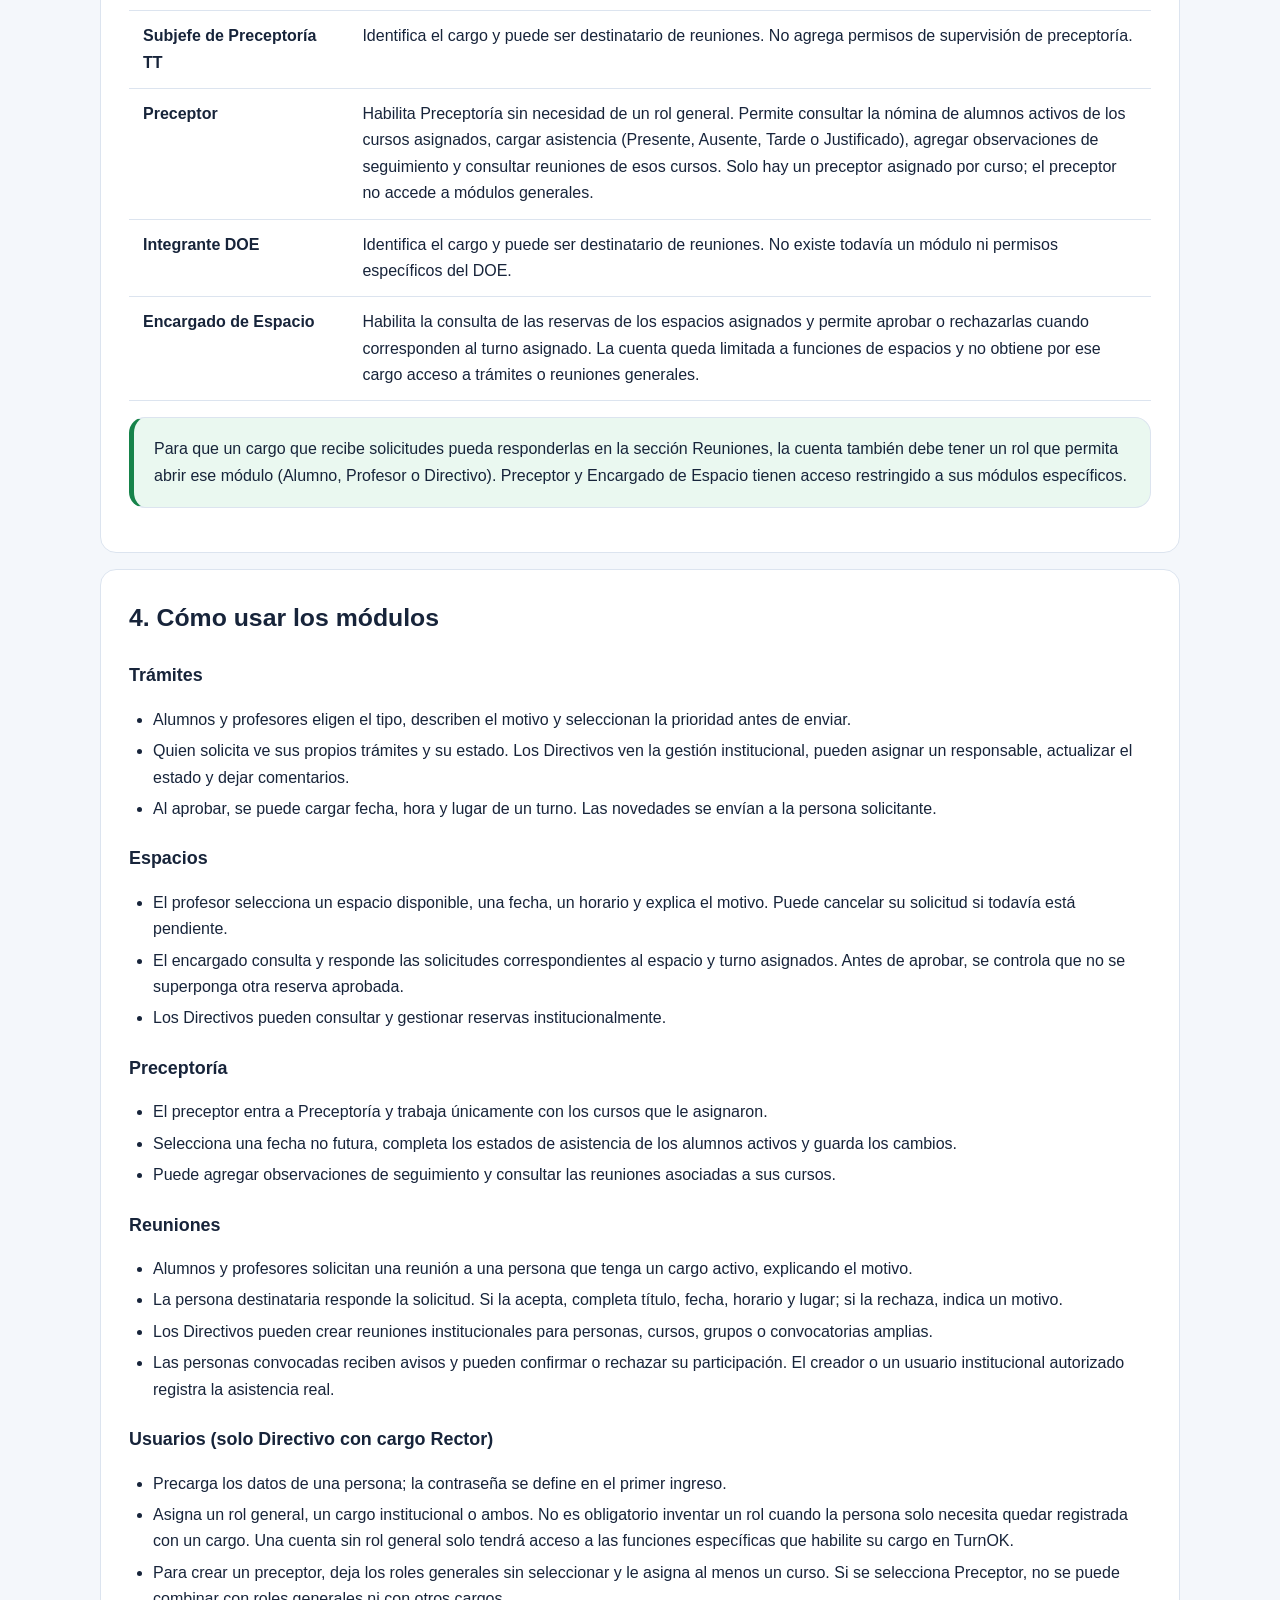
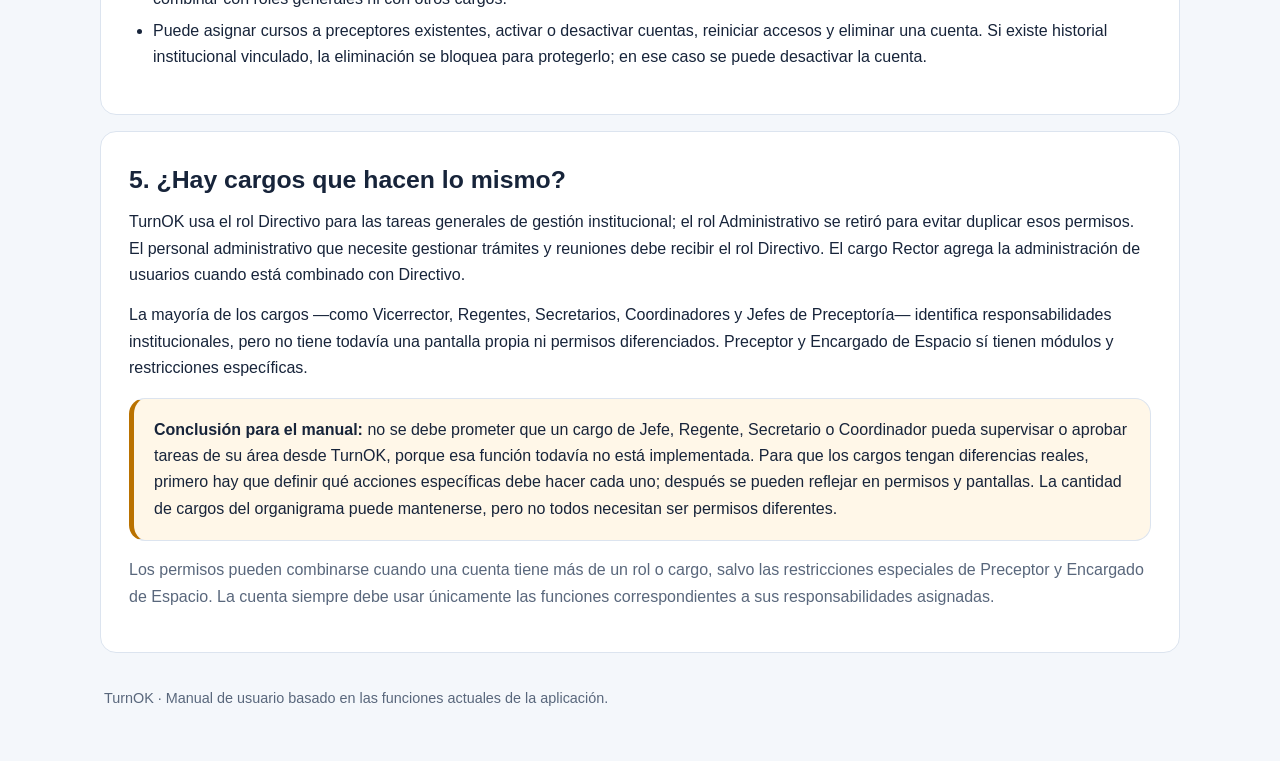
==== commit 7bf17fd4: "REPOSITORIO 5" ====
--- a/MANUAL_USUARIO.html
+++ b/MANUAL_USUARIO.html
@@ -149,7 +149,7 @@
                     <tr><td>Subjefe de Preceptoría TT</td><td>Identifica el cargo y puede ser destinatario de reuniones. No agrega permisos de supervisión de preceptoría.</td></tr>
                     <tr><td>Preceptor</td><td>Habilita Preceptoría sin necesidad de un rol general. Permite consultar la nómina de alumnos activos de los cursos asignados, cargar asistencia (Presente, Ausente, Tarde o Justificado), agregar observaciones de seguimiento y consultar reuniones de esos cursos. Solo hay un preceptor asignado por curso; el preceptor no accede a módulos generales.</td></tr>
                     <tr><td>Integrante DOE</td><td>Identifica el cargo y puede ser destinatario de reuniones. No existe todavía un módulo ni permisos específicos del DOE.</td></tr>
-                    <tr><td>Encargado de Espacio</td><td>Habilita la gestión de las reservas de los espacios y turnos asignados: consultar solicitudes y aprobarlas o rechazarlas. La cuenta queda limitada a funciones de espacios y no obtiene por ese cargo acceso a trámites o reuniones generales.</td></tr>
+                    <tr><td>Encargado de Espacio</td><td>Habilita la consulta de las reservas de los espacios asignados y permite aprobar o rechazarlas cuando corresponden al turno asignado. La cuenta queda limitada a funciones de espacios y no obtiene por ese cargo acceso a trámites o reuniones generales.</td></tr>
                 </tbody>
             </table>
         </div>
